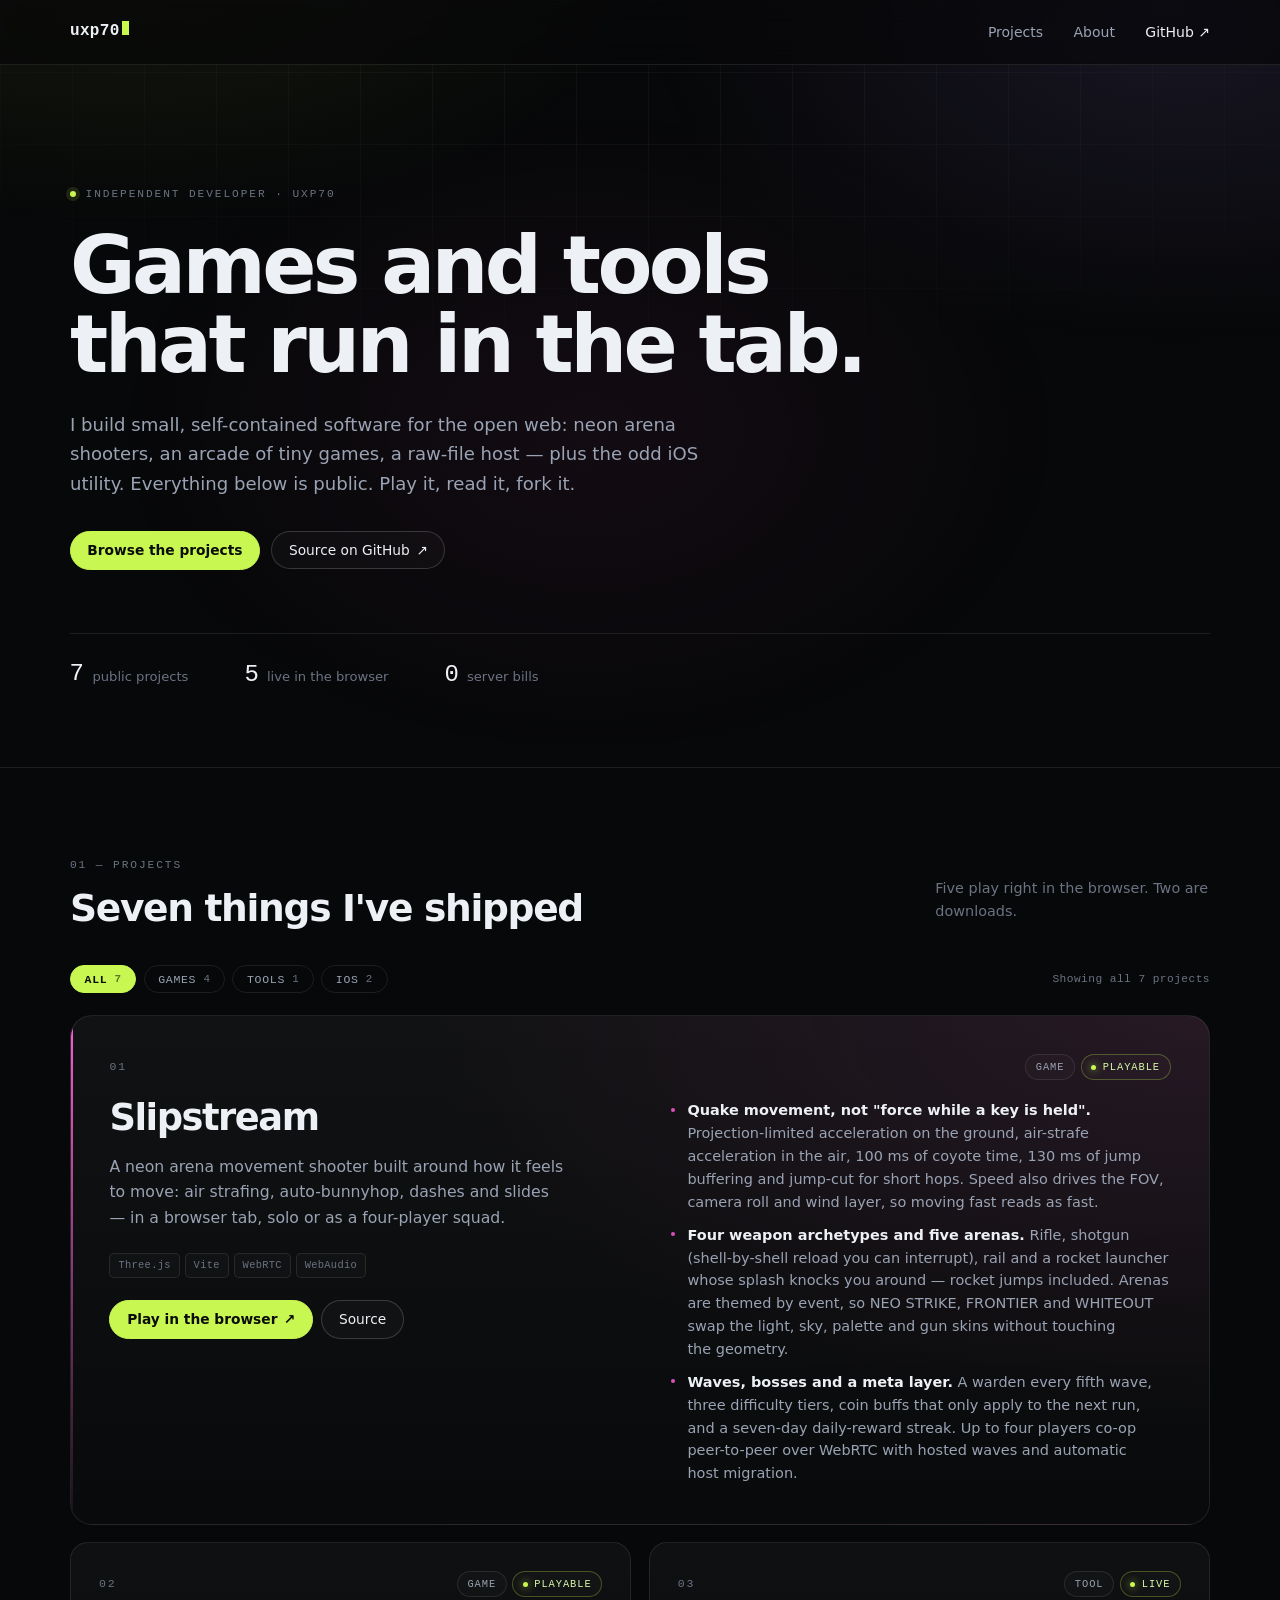
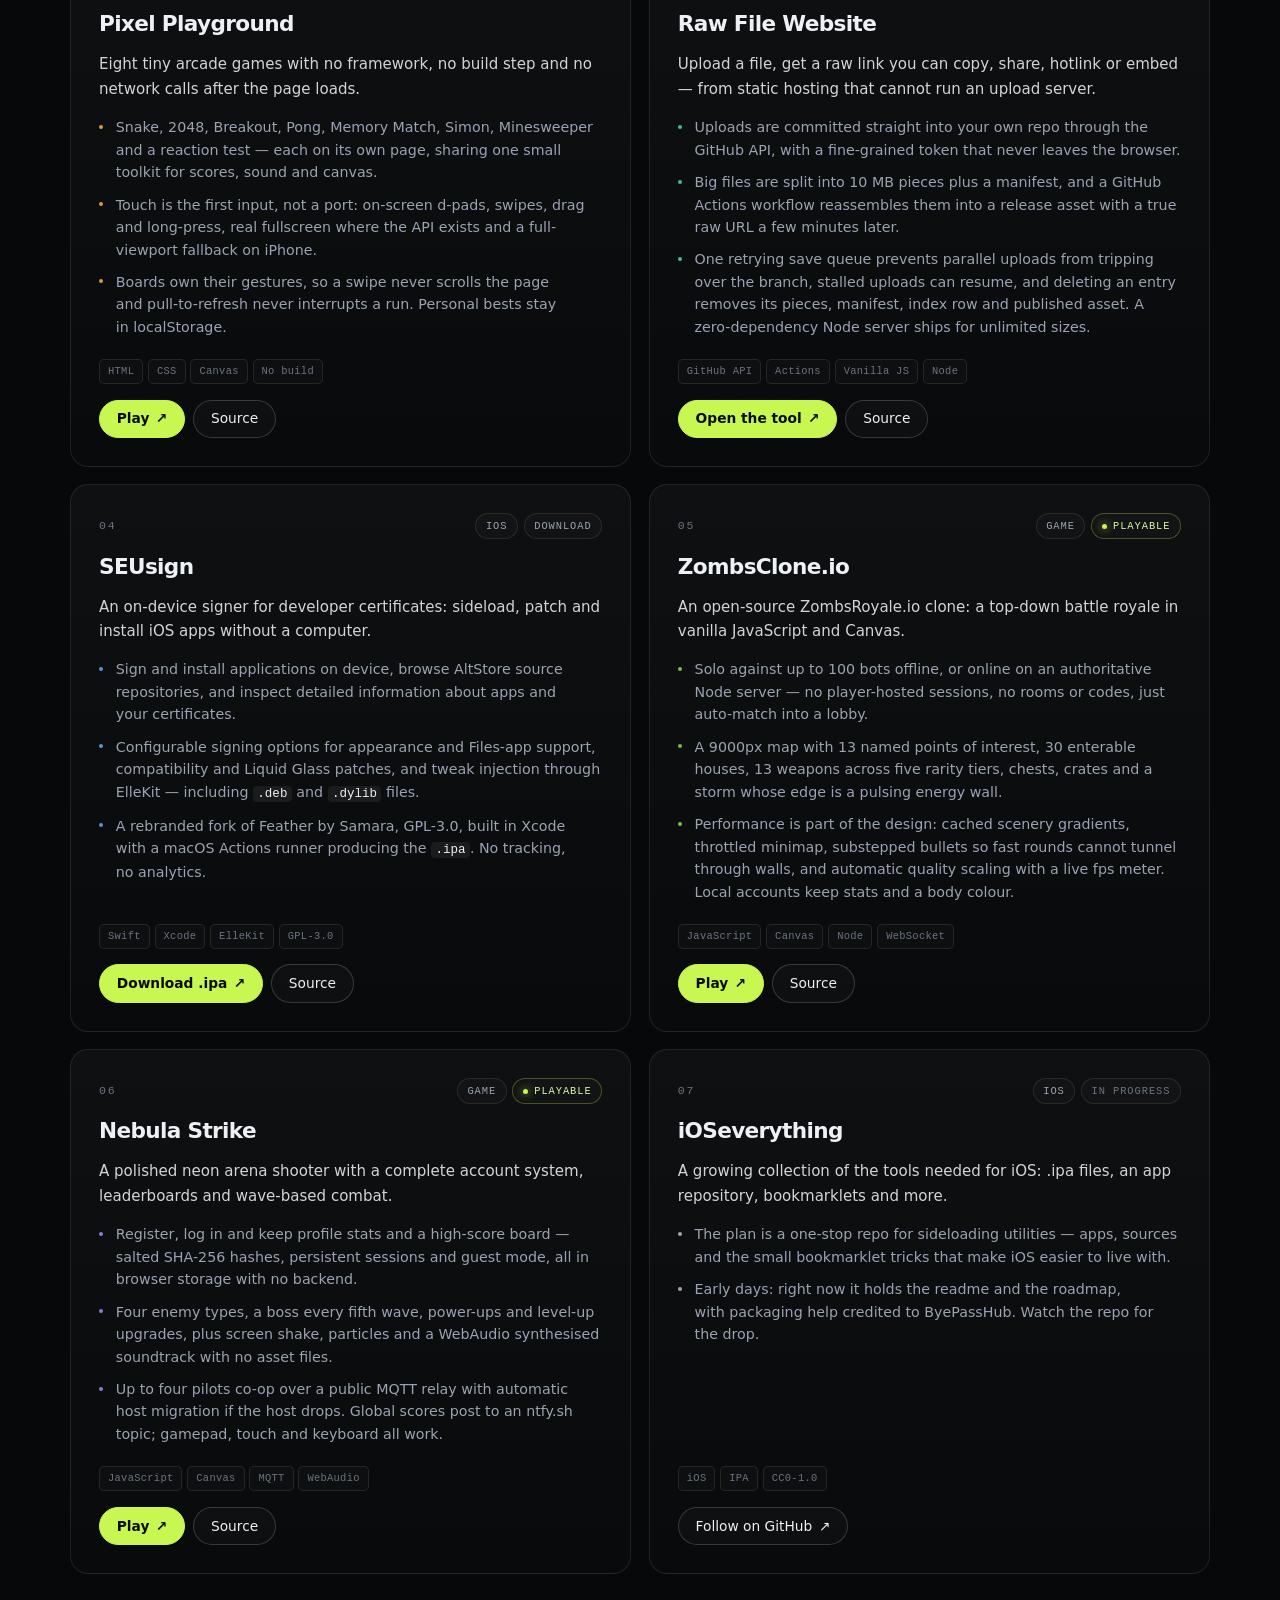
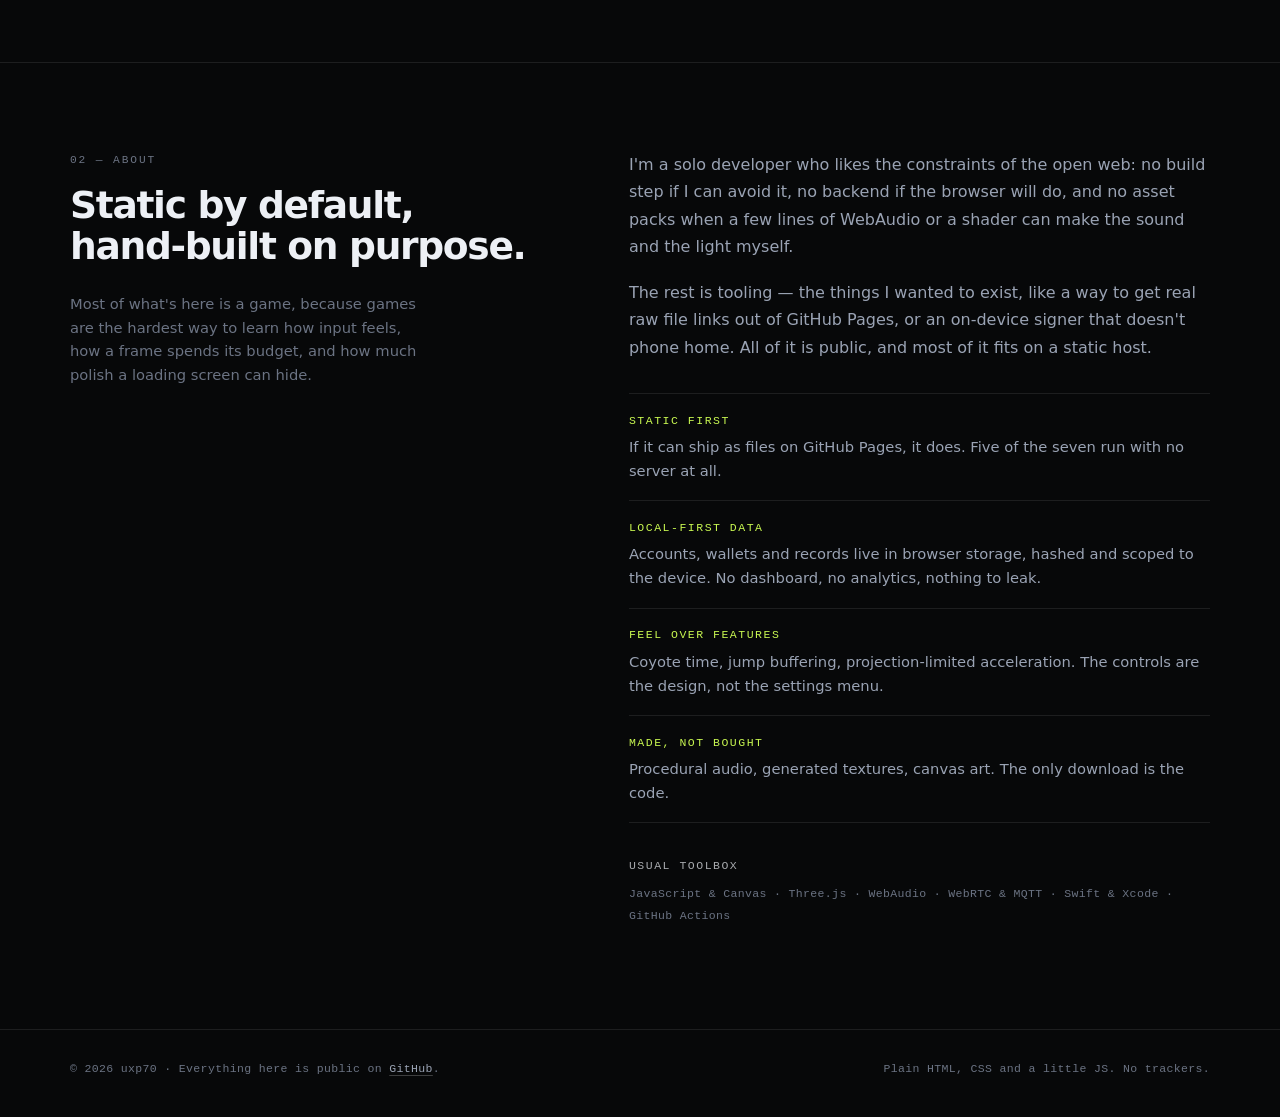
==== index.html @ 79b52c69 "Add the landing page One page linking every public project, with a real explanation of each drawn fr" ====
<!doctype html>
<html lang="en">
<head>
<meta charset="utf-8">
<meta name="viewport" content="width=device-width, initial-scale=1">
<title>uxp70 — games and tools that run in the tab</title>
<meta name="description" content="uxp70 builds small, self-contained software for the open web: neon arena shooters, an arcade of tiny games, a raw-file host and an iOS signer. All public, all playable or forkable.">
<meta name="theme-color" content="#070809">
<meta property="og:type" content="website">
<meta property="og:title" content="uxp70 — games and tools that run in the tab">
<meta property="og:description" content="Neon arena shooters, an arcade of tiny games, a raw-file host and an iOS signer — built to run as plain files.">
<meta property="og:url" content="https://uxp70.github.io/">
<link rel="icon" href="favicon.svg" type="image/svg+xml">
<link rel="stylesheet" href="styles.css">
</head>
<body>
<a class="skip" href="#projects">Skip to the projects</a>

<header class="site-head">
  <div class="wrap site-head__inner">
    <a class="logo" href="/" aria-label="uxp70, home">uxp70<span class="logo__cursor" aria-hidden="true"></span></a>
    <nav class="nav" aria-label="Main">
      <a href="#projects">Projects</a>
      <a href="#about">About</a>
      <a class="nav__ext" href="https://github.com/uxp70">GitHub <span aria-hidden="true">↗</span></a>
    </nav>
  </div>
</header>

<main>
  <section class="hero">
    <div class="wrap">
      <p class="eyebrow"><span class="eyebrow__dot" aria-hidden="true"></span>Independent developer · uxp70</p>
      <h1>Games and tools<br>that run in the tab.</h1>
      <p class="lede">I build small, self-contained software for the open web: neon arena shooters, an arcade of tiny games, a raw-file host — plus the odd iOS utility. Everything below is public. Play it, read it, fork it.</p>
      <div class="hero__actions">
        <a class="btn btn--primary" href="#projects">Browse the projects</a>
        <a class="btn" href="https://github.com/uxp70">Source on GitHub <span aria-hidden="true">↗</span></a>
      </div>
      <ul class="stats">
        <li><strong>7</strong><span>public projects</span></li>
        <li><strong>5</strong><span>live in the browser</span></li>
        <li><strong>0</strong><span>server bills</span></li>
      </ul>
    </div>
  </section>

  <section class="section" id="projects">
    <div class="wrap">
      <div class="section-head">
        <div>
          <p class="eyebrow">01 — Projects</p>
          <h2>Seven things I've shipped</h2>
        </div>
        <p class="section-head__note">Five play right in the browser. Two are downloads.</p>
      </div>

      <div class="filters" role="group" aria-label="Filter projects by kind">
        <button class="filter" type="button" data-filter="all" aria-pressed="true">All <span>7</span></button>
        <button class="filter" type="button" data-filter="games" aria-pressed="false">Games <span>4</span></button>
        <button class="filter" type="button" data-filter="tools" aria-pressed="false">Tools <span>1</span></button>
        <button class="filter" type="button" data-filter="ios" aria-pressed="false">iOS <span>2</span></button>
        <p class="filter-status" id="filter-status" role="status" aria-live="polite">Showing all 7 projects</p>
      </div>

      <!-- 01 · Slipstream -->
      <article class="feature" data-cat="games">
        <div class="feature__head">
          <span class="num">01</span>
          <div class="pills">
            <span class="pill">Game</span>
            <span class="pill pill--live"><span class="pill__dot" aria-hidden="true"></span>Playable</span>
          </div>
        </div>
        <div class="feature__body">
          <div class="feature__main">
            <h3 class="feature__name"><a href="https://uxp70.github.io/slipstream/">Slipstream</a></h3>
            <p class="feature__tagline">A neon arena movement shooter built around how it feels to move: air strafing, auto-bunnyhop, dashes and slides — in a browser tab, solo or as a four-player squad.</p>
            <ul class="chips">
              <li>Three.js</li><li>Vite</li><li>WebRTC</li><li>WebAudio</li>
            </ul>
            <div class="actions">
              <a class="btn btn--primary" href="https://uxp70.github.io/slipstream/">Play in the browser <span aria-hidden="true">↗</span></a>
              <a class="btn" href="https://github.com/uxp70/slipstream">Source</a>
            </div>
          </div>
          <ul class="points">
            <li><strong>Quake movement, not "force while a key is held".</strong> Projection-limited acceleration on the ground, air-strafe acceleration in the air, 100&nbsp;ms of coyote time, 130&nbsp;ms of jump buffering and jump-cut for short hops. Speed also drives the FOV, camera roll and wind layer, so moving fast reads as fast.</li>
            <li><strong>Four weapon archetypes and five arenas.</strong> Rifle, shotgun (shell-by-shell reload you can interrupt), rail and a rocket launcher whose splash knocks you around — rocket jumps included. Arenas are themed by event, so NEO STRIKE, FRONTIER and WHITEOUT swap the light, sky, palette and gun skins without touching the geometry.</li>
            <li><strong>Waves, bosses and a meta layer.</strong> A warden every fifth wave, three difficulty tiers, coin buffs that only apply to the next run, and a seven-day daily-reward streak. Up to four players co-op peer-to-peer over WebRTC with hosted waves and automatic host migration.</li>
          </ul>
        </div>
      </article>

      <div class="grid">
        <!-- 02 · Pixel Playground -->
        <article class="card card--pixel" data-cat="games">
          <div class="card__head">
            <span class="num">02</span>
            <div class="pills">
              <span class="pill">Game</span>
              <span class="pill pill--live"><span class="pill__dot" aria-hidden="true"></span>Playable</span>
            </div>
          </div>
          <h3 class="card__name"><a href="https://uxp70.github.io/pixel-playground/">Pixel Playground</a></h3>
          <p class="card__tagline">Eight tiny arcade games with no framework, no build step and no network calls after the page loads.</p>
          <ul class="points">
            <li>Snake, 2048, Breakout, Pong, Memory Match, Simon, Minesweeper and a reaction test — each on its own page, sharing one small toolkit for scores, sound and canvas.</li>
            <li>Touch is the first input, not a port: on-screen d-pads, swipes, drag and long-press, real fullscreen where the API exists and a full-viewport fallback on iPhone.</li>
            <li>Boards own their gestures, so a swipe never scrolls the page and pull-to-refresh never interrupts a run. Personal bests stay in localStorage.</li>
          </ul>
          <div class="card__foot">
            <ul class="chips"><li>HTML</li><li>CSS</li><li>Canvas</li><li>No build</li></ul>
            <div class="actions">
              <a class="btn btn--primary" href="https://uxp70.github.io/pixel-playground/">Play <span aria-hidden="true">↗</span></a>
              <a class="btn" href="https://github.com/uxp70/pixel-playground">Source</a>
            </div>
          </div>
        </article>

        <!-- 03 · Raw File Website -->
        <article class="card card--raw" data-cat="tools">
          <div class="card__head">
            <span class="num">03</span>
            <div class="pills">
              <span class="pill">Tool</span>
              <span class="pill pill--live"><span class="pill__dot" aria-hidden="true"></span>Live</span>
            </div>
          </div>
          <h3 class="card__name"><a href="https://uxp70.github.io/raw-file-website/">Raw File Website</a></h3>
          <p class="card__tagline">Upload a file, get a raw link you can copy, share, hotlink or embed — from static hosting that cannot run an upload server.</p>
          <ul class="points">
            <li>Uploads are committed straight into your own repo through the GitHub API, with a fine-grained token that never leaves the browser.</li>
            <li>Big files are split into 10&nbsp;MB pieces plus a manifest, and a GitHub Actions workflow reassembles them into a release asset with a true raw URL a few minutes later.</li>
            <li>One retrying save queue prevents parallel uploads from tripping over the branch, stalled uploads can resume, and deleting an entry removes its pieces, manifest, index row and published asset. A zero-dependency Node server ships for unlimited sizes.</li>
          </ul>
          <div class="card__foot">
            <ul class="chips"><li>GitHub API</li><li>Actions</li><li>Vanilla JS</li><li>Node</li></ul>
            <div class="actions">
              <a class="btn btn--primary" href="https://uxp70.github.io/raw-file-website/">Open the tool <span aria-hidden="true">↗</span></a>
              <a class="btn" href="https://github.com/uxp70/raw-file-website">Source</a>
            </div>
          </div>
        </article>

        <!-- 04 · SEUsign -->
        <article class="card card--seu" data-cat="ios">
          <div class="card__head">
            <span class="num">04</span>
            <div class="pills">
              <span class="pill">iOS</span>
              <span class="pill">Download</span>
            </div>
          </div>
          <h3 class="card__name"><a href="https://github.com/uxp70/SEUsign">SEUsign</a></h3>
          <p class="card__tagline">An on-device signer for developer certificates: sideload, patch and install iOS apps without a computer.</p>
          <ul class="points">
            <li>Sign and install applications on device, browse AltStore source repositories, and inspect detailed information about apps and your certificates.</li>
            <li>Configurable signing options for appearance and Files-app support, compatibility and Liquid Glass patches, and tweak injection through ElleKit — including <code>.deb</code> and <code>.dylib</code> files.</li>
            <li>A rebranded fork of Feather by Samara, GPL-3.0, built in Xcode with a macOS Actions runner producing the <code>.ipa</code>. No tracking, no analytics.</li>
          </ul>
          <div class="card__foot">
            <ul class="chips"><li>Swift</li><li>Xcode</li><li>ElleKit</li><li>GPL-3.0</li></ul>
            <div class="actions">
              <a class="btn btn--primary" href="https://github.com/uxp70/SEUsign/releases">Download .ipa <span aria-hidden="true">↗</span></a>
              <a class="btn" href="https://github.com/uxp70/SEUsign">Source</a>
            </div>
          </div>
        </article>

        <!-- 05 · ZombsClone.io -->
        <article class="card card--zombs" data-cat="games">
          <div class="card__head">
            <span class="num">05</span>
            <div class="pills">
              <span class="pill">Game</span>
              <span class="pill pill--live"><span class="pill__dot" aria-hidden="true"></span>Playable</span>
            </div>
          </div>
          <h3 class="card__name"><a href="https://uxp70.github.io/zombsclone-io/">ZombsClone.io</a></h3>
          <p class="card__tagline">An open-source ZombsRoyale.io clone: a top-down battle royale in vanilla JavaScript and Canvas.</p>
          <ul class="points">
            <li>Solo against up to 100 bots offline, or online on an authoritative Node server — no player-hosted sessions, no rooms or codes, just auto-match into a lobby.</li>
            <li>A 9000px map with 13 named points of interest, 30 enterable houses, 13 weapons across five rarity tiers, chests, crates and a storm whose edge is a pulsing energy wall.</li>
            <li>Performance is part of the design: cached scenery gradients, throttled minimap, substepped bullets so fast rounds cannot tunnel through walls, and automatic quality scaling with a live fps meter. Local accounts keep stats and a body colour.</li>
          </ul>
          <div class="card__foot">
            <ul class="chips"><li>JavaScript</li><li>Canvas</li><li>Node</li><li>WebSocket</li></ul>
            <div class="actions">
              <a class="btn btn--primary" href="https://uxp70.github.io/zombsclone-io/">Play <span aria-hidden="true">↗</span></a>
              <a class="btn" href="https://github.com/uxp70/zombsclone-io">Source</a>
            </div>
          </div>
        </article>

        <!-- 06 · Nebula Strike -->
        <article class="card card--nebula" data-cat="games">
          <div class="card__head">
            <span class="num">06</span>
            <div class="pills">
              <span class="pill">Game</span>
              <span class="pill pill--live"><span class="pill__dot" aria-hidden="true"></span>Playable</span>
            </div>
          </div>
          <h3 class="card__name"><a href="https://uxp70.github.io/nebula-strike/">Nebula Strike</a></h3>
          <p class="card__tagline">A polished neon arena shooter with a complete account system, leaderboards and wave-based combat.</p>
          <ul class="points">
            <li>Register, log in and keep profile stats and a high-score board — salted SHA-256 hashes, persistent sessions and guest mode, all in browser storage with no backend.</li>
            <li>Four enemy types, a boss every fifth wave, power-ups and level-up upgrades, plus screen shake, particles and a WebAudio synthesised soundtrack with no asset files.</li>
            <li>Up to four pilots co-op over a public MQTT relay with automatic host migration if the host drops. Global scores post to an ntfy.sh topic; gamepad, touch and keyboard all work.</li>
          </ul>
          <div class="card__foot">
            <ul class="chips"><li>JavaScript</li><li>Canvas</li><li>MQTT</li><li>WebAudio</li></ul>
            <div class="actions">
              <a class="btn btn--primary" href="https://uxp70.github.io/nebula-strike/">Play <span aria-hidden="true">↗</span></a>
              <a class="btn" href="https://github.com/uxp70/nebula-strike">Source</a>
            </div>
          </div>
        </article>

        <!-- 07 · iOSeverything -->
        <article class="card card--ios" data-cat="ios">
          <div class="card__head">
            <span class="num">07</span>
            <div class="pills">
              <span class="pill">iOS</span>
              <span class="pill pill--soon">In progress</span>
            </div>
          </div>
          <h3 class="card__name"><a href="https://github.com/uxp70/iOSeverything">iOSeverything</a></h3>
          <p class="card__tagline">A growing collection of the tools needed for iOS: .ipa files, an app repository, bookmarklets and more.</p>
          <ul class="points">
            <li>The plan is a one-stop repo for sideloading utilities — apps, sources and the small bookmarklet tricks that make iOS easier to live with.</li>
            <li>Early days: right now it holds the readme and the roadmap, with packaging help credited to ByePassHub. Watch the repo for the drop.</li>
          </ul>
          <div class="card__foot">
            <ul class="chips"><li>iOS</li><li>IPA</li><li>CC0-1.0</li></ul>
            <div class="actions">
              <a class="btn" href="https://github.com/uxp70/iOSeverything">Follow on GitHub <span aria-hidden="true">↗</span></a>
            </div>
          </div>
        </article>
      </div>
    </div>
  </section>

  <section class="section section--about" id="about">
    <div class="wrap about">
      <div class="about__head">
        <p class="eyebrow">02 — About</p>
        <h2>Static by default,<br>hand-built on purpose.</h2>
        <p class="about__note">Most of what's here is a game, because games are the hardest way to learn how input feels, how a frame spends its budget, and how much polish a loading screen can hide.</p>
      </div>
      <div class="about__body">
        <p>I'm a solo developer who likes the constraints of the open web: no build step if I can avoid it, no backend if the browser will do, and no asset packs when a few lines of WebAudio or a shader can make the sound and the light myself.</p>
        <p>The rest is tooling — the things I wanted to exist, like a way to get real raw file links out of GitHub Pages, or an on-device signer that doesn't phone home. All of it is public, and most of it fits on a static host.</p>
        <dl class="principles">
          <div>
            <dt>Static first</dt>
            <dd>If it can ship as files on GitHub Pages, it does. Five of the seven run with no server at all.</dd>
          </div>
          <div>
            <dt>Local-first data</dt>
            <dd>Accounts, wallets and records live in browser storage, hashed and scoped to the device. No dashboard, no analytics, nothing to leak.</dd>
          </div>
          <div>
            <dt>Feel over features</dt>
            <dd>Coyote time, jump buffering, projection-limited acceleration. The controls are the design, not the settings menu.</dd>
          </div>
          <div>
            <dt>Made, not bought</dt>
            <dd>Procedural audio, generated textures, canvas art. The only download is the code.</dd>
          </div>
        </dl>
        <p class="toolbox"><span>Usual toolbox</span> JavaScript &amp; Canvas · Three.js · WebAudio · WebRTC &amp; MQTT · Swift &amp; Xcode · GitHub Actions</p>
      </div>
    </div>
  </section>
</main>

<footer class="site-foot">
  <div class="wrap site-foot__inner">
    <p>© <span id="year">2026</span> uxp70 · Everything here is public on <a href="https://github.com/uxp70">GitHub</a>.</p>
    <p class="site-foot__meta">Plain HTML, CSS and a little JS. No trackers.</p>
  </div>
</footer>

<script src="app.js" defer></script>
</body>
</html>
---- styles.css ----
/* ==========================================================================
   uxp70.github.io
   ========================================================================== */

:root {
  --bg: #070809;
  --ink: #edf0f5;
  --muted: #9aa3b4;
  --dim: #6b7383;
  --line: rgba(255, 255, 255, 0.09);
  --line-strong: rgba(255, 255, 255, 0.17);
  --acid: #c8f751;
  --radius: 18px;
  --sans: "Inter", system-ui, -apple-system, "Segoe UI", Roboto, Helvetica, Arial, sans-serif;
  --mono: ui-monospace, SFMono-Regular, "SF Mono", Menlo, Consolas, "Liberation Mono", monospace;
}

*,
*::before,
*::after { box-sizing: border-box; }

html {
  scroll-behavior: smooth;
  scroll-padding-top: 5.5rem;
  -webkit-text-size-adjust: 100%;
}

body {
  margin: 0;
  background: var(--bg);
  color: var(--ink);
  font-family: var(--sans);
  font-size: 16px;
  line-height: 1.62;
  -webkit-font-smoothing: antialiased;
  overflow-x: hidden;
}

/* Faint blueprint grid + colour wash behind everything */
body::before {
  content: "";
  position: fixed;
  inset: 0;
  z-index: 0;
  pointer-events: none;
  background-image:
    linear-gradient(to right, rgba(255, 255, 255, 0.035) 1px, transparent 1px),
    linear-gradient(to bottom, rgba(255, 255, 255, 0.035) 1px, transparent 1px);
  background-size: 72px 72px;
  -webkit-mask-image: radial-gradient(ellipse 95% 62% at 50% 0%, #000 25%, transparent 78%);
  mask-image: radial-gradient(ellipse 95% 62% at 50% 0%, #000 25%, transparent 78%);
}

body::after {
  content: "";
  position: fixed;
  inset: 0;
  z-index: 0;
  pointer-events: none;
  background:
    radial-gradient(58rem 34rem at 10% -12%, rgba(200, 247, 81, 0.09), transparent 62%),
    radial-gradient(52rem 32rem at 92% 2%, rgba(167, 139, 250, 0.11), transparent 64%),
    radial-gradient(44rem 30rem at 46% 48%, rgba(255, 92, 214, 0.05), transparent 68%);
}

a { color: inherit; }

:focus-visible {
  outline: 2px solid var(--acid);
  outline-offset: 3px;
  border-radius: 6px;
}

.skip {
  position: absolute;
  left: 1rem;
  top: -4rem;
  z-index: 50;
  padding: 0.6rem 1rem;
  border-radius: 8px;
  background: var(--acid);
  color: #0a0c08;
  font-weight: 600;
  text-decoration: none;
  transition: top 0.2s ease;
}
.skip:focus { top: 1rem; }

.wrap {
  position: relative;
  z-index: 1;
  width: min(1140px, 100% - 3rem);
  margin-inline: auto;
}

code {
  font-family: var(--mono);
  font-size: 0.88em;
  color: var(--ink);
  background: rgba(255, 255, 255, 0.06);
  padding: 0.1em 0.35em;
  border-radius: 4px;
}

/* --------------------------------------------------------------- header -- */

.site-head {
  position: sticky;
  top: 0;
  z-index: 20;
  background: rgba(7, 8, 9, 0.72);
  border-bottom: 1px solid var(--line);
  -webkit-backdrop-filter: blur(14px) saturate(140%);
  backdrop-filter: blur(14px) saturate(140%);
}

.site-head__inner {
  display: flex;
  align-items: center;
  justify-content: space-between;
  gap: 1rem;
  height: 64px;
}

.logo {
  display: inline-flex;
  align-items: baseline;
  gap: 2px;
  font-family: var(--mono);
  font-size: 1rem;
  font-weight: 600;
  letter-spacing: 0.02em;
  text-decoration: none;
}

.logo__cursor {
  width: 7px;
  height: 14px;
  background: var(--acid);
  animation: blink 1.4s steps(1) infinite;
}

@keyframes blink {
  0%, 55% { opacity: 1; }
  56%, 100% { opacity: 0.15; }
}

.nav {
  display: flex;
  align-items: center;
  gap: clamp(0.85rem, 2.6vw, 1.9rem);
  font-size: 0.875rem;
}

.nav a {
  color: var(--muted);
  text-decoration: none;
  transition: color 0.2s ease;
}
.nav a:hover { color: var(--ink); }

.nav__ext { color: var(--ink) !important; }

/* ----------------------------------------------------------------- hero -- */

.hero {
  position: relative;
  z-index: 1;
  padding: clamp(4rem, 10vw, 7.5rem) 0 clamp(3rem, 6vw, 4.5rem);
}

.eyebrow {
  display: flex;
  align-items: center;
  gap: 0.6rem;
  margin: 0 0 1.5rem;
  font-family: var(--mono);
  font-size: 0.7rem;
  letter-spacing: 0.17em;
  text-transform: uppercase;
  color: var(--dim);
}

.eyebrow__dot {
  width: 6px;
  height: 6px;
  border-radius: 50%;
  background: var(--acid);
  box-shadow: 0 0 0 4px rgba(200, 247, 81, 0.12);
}

h1 {
  margin: 0;
  max-width: 20ch;
  font-size: clamp(2.7rem, 7.2vw, 5rem);
  font-weight: 620;
  line-height: 0.98;
  letter-spacing: -0.045em;
  text-wrap: balance;
}

.lede {
  max-width: 58ch;
  margin: 1.6rem 0 0;
  font-size: clamp(1rem, 1.5vw, 1.13rem);
  line-height: 1.65;
  color: var(--muted);
}

.hero__actions {
  display: flex;
  flex-wrap: wrap;
  gap: 0.65rem;
  margin-top: 2rem;
}

.btn {
  display: inline-flex;
  align-items: center;
  gap: 0.4rem;
  padding: 0.62rem 1.05rem;
  border: 1px solid var(--line-strong);
  border-radius: 999px;
  background: rgba(255, 255, 255, 0.025);
  color: var(--ink);
  font-size: 0.86rem;
  font-weight: 500;
  line-height: 1.2;
  text-decoration: none;
  white-space: nowrap;
  transition: background 0.2s ease, border-color 0.2s ease, transform 0.2s ease, box-shadow 0.2s ease;
}

.btn:hover {
  background: rgba(255, 255, 255, 0.07);
  border-color: rgba(255, 255, 255, 0.34);
  transform: translateY(-1px);
}

.btn--primary {
  background: var(--acid);
  border-color: var(--acid);
  color: #0a0c08;
  font-weight: 650;
}

.btn--primary:hover {
  background: #d8ff77;
  border-color: #d8ff77;
  box-shadow: 0 10px 34px -12px rgba(200, 247, 81, 0.65);
}

.stats {
  display: flex;
  flex-wrap: wrap;
  gap: 0 clamp(1.75rem, 5vw, 3.5rem);
  margin: clamp(2.75rem, 5vw, 4rem) 0 0;
  padding: 1.35rem 0 0;
  border-top: 1px solid var(--line);
  list-style: none;
}

.stats li {
  display: flex;
  align-items: baseline;
  gap: 0.55rem;
}

.stats strong {
  font-family: var(--mono);
  font-size: 1.5rem;
  font-weight: 500;
  letter-spacing: -0.03em;
  color: var(--ink);
}

.stats span {
  font-size: 0.82rem;
  color: var(--dim);
}

/* ------------------------------------------------------------- sections -- */

.section {
  position: relative;
  z-index: 1;
  padding: clamp(3.5rem, 7vw, 5.5rem) 0;
  border-top: 1px solid var(--line);
}

.section-head {
  display: flex;
  flex-wrap: wrap;
  align-items: flex-end;
  justify-content: space-between;
  gap: 1rem 2rem;
  margin-bottom: 2.25rem;
}

.section-head .eyebrow { margin-bottom: 0.85rem; }

h2 {
  margin: 0;
  font-size: clamp(1.6rem, 3.4vw, 2.35rem);
  font-weight: 600;
  line-height: 1.1;
  letter-spacing: -0.035em;
  text-wrap: balance;
}

.section-head__note {
  max-width: 30ch;
  margin: 0 0 0.35rem;
  font-size: 0.9rem;
  color: var(--dim);
}

/* -------------------------------------------------------------- filters -- */

.filters {
  display: flex;
  flex-wrap: wrap;
  align-items: center;
  gap: 0.45rem;
  margin-bottom: 1.35rem;
}

.filter {
  display: inline-flex;
  align-items: center;
  gap: 0.45rem;
  padding: 0.42rem 0.85rem;
  border: 1px solid var(--line);
  border-radius: 999px;
  background: transparent;
  color: var(--muted);
  font-family: var(--mono);
  font-size: 0.72rem;
  letter-spacing: 0.06em;
  text-transform: uppercase;
  cursor: pointer;
  transition: color 0.2s ease, border-color 0.2s ease, background 0.2s ease;
}

.filter span {
  color: var(--dim);
  font-size: 0.68rem;
}

.filter:hover {
  color: var(--ink);
  border-color: var(--line-strong);
}

.filter[aria-pressed="true"] {
  color: #0a0c08;
  background: var(--acid);
  border-color: var(--acid);
  font-weight: 600;
}

.filter[aria-pressed="true"] span { color: rgba(10, 12, 8, 0.55); }

.filter-status {
  flex: 1 0 auto;
  margin: 0;
  text-align: right;
  font-family: var(--mono);
  font-size: 0.7rem;
  letter-spacing: 0.04em;
  color: var(--dim);
}

[hidden] { display: none !important; }

/* ------------------------------------------------------- featured card -- */

.feature {
  --accent: #ff5cd6;
  position: relative;
  overflow: hidden;
  margin-bottom: 1.1rem;
  padding: clamp(1.5rem, 3.4vw, 2.4rem);
  border: 1px solid var(--line);
  border-radius: calc(var(--radius) + 4px);
  background:
    radial-gradient(120% 140% at 100% 0%, rgba(255, 92, 214, 0.09), transparent 58%),
    linear-gradient(180deg, rgba(255, 255, 255, 0.045), rgba(255, 255, 255, 0.01));
  transition: border-color 0.3s ease, box-shadow 0.3s ease;
}

.feature::before {
  content: "";
  position: absolute;
  inset: 0 auto 0 0;
  width: 2px;
  background: linear-gradient(180deg, var(--accent), rgba(255, 92, 214, 0.05));
}

.feature:hover {
  border-color: rgba(255, 92, 214, 0.32);
  box-shadow: 0 30px 80px -60px rgba(255, 92, 214, 0.9);
}

.feature__head {
  display: flex;
  align-items: center;
  justify-content: space-between;
  gap: 1rem;
  margin-bottom: 1.2rem;
}

.num {
  font-family: var(--mono);
  font-size: 0.72rem;
  letter-spacing: 0.16em;
  color: var(--dim);
}

.pills {
  display: flex;
  flex-wrap: wrap;
  gap: 0.35rem;
}

.pill {
  display: inline-flex;
  align-items: center;
  gap: 0.4rem;
  padding: 0.22rem 0.6rem;
  border: 1px solid var(--line);
  border-radius: 999px;
  font-family: var(--mono);
  font-size: 0.65rem;
  letter-spacing: 0.09em;
  text-transform: uppercase;
  color: var(--muted);
  background: rgba(255, 255, 255, 0.02);
}

.pill--live { color: #d6f8a8; border-color: rgba(200, 247, 81, 0.28); }
.pill--soon { color: var(--dim); }

.pill__dot {
  width: 5px;
  height: 5px;
  border-radius: 50%;
  background: var(--acid);
  box-shadow: 0 0 8px rgba(200, 247, 81, 0.9);
}

.feature__body {
  display: grid;
  grid-template-columns: 1.02fr 1fr;
  gap: clamp(1.5rem, 4vw, 3.5rem);
  align-items: start;
}

.feature__name {
  margin: 0;
  font-size: clamp(1.7rem, 3.4vw, 2.3rem);
  font-weight: 600;
  line-height: 1.05;
  letter-spacing: -0.04em;
}

.feature__name a {
  text-decoration: none;
  background-image: linear-gradient(var(--accent), var(--accent));
  background-repeat: no-repeat;
  background-position: 0 100%;
  background-size: 0% 2px;
  transition: background-size 0.35s ease;
}

.feature__name a:hover { background-size: 100% 2px; }

.feature__tagline {
  max-width: 46ch;
  margin: 1rem 0 1.4rem;
  font-size: 0.98rem;
  color: var(--muted);
}

/* -------------------------------------------------------------- cards --- */

.grid {
  display: grid;
  grid-template-columns: repeat(2, minmax(0, 1fr));
  gap: 1.1rem;
}

.card {
  --accent: #c8f751;
  position: relative;
  display: flex;
  flex-direction: column;
  gap: 0.95rem;
  padding: clamp(1.35rem, 2.6vw, 1.75rem);
  border: 1px solid var(--line);
  border-radius: var(--radius);
  background: linear-gradient(180deg, rgba(255, 255, 255, 0.035), rgba(255, 255, 255, 0.012));
  transition: border-color 0.25s ease, transform 0.25s ease, box-shadow 0.25s ease, background 0.25s ease;
}

.card::after {
  content: "";
  position: absolute;
  top: -1px;
  left: 1.6rem;
  right: 1.6rem;
  height: 1px;
  background: linear-gradient(90deg, var(--accent), transparent 75%);
  opacity: 0;
  transition: opacity 0.25s ease;
}

.card:hover {
  transform: translateY(-3px);
  border-color: color-mix(in srgb, var(--accent) 34%, var(--line));
  box-shadow: 0 24px 60px -46px #000, 0 0 0 1px color-mix(in srgb, var(--accent) 10%, transparent);
}

.card:hover::after { opacity: 0.9; }

.card--pixel { --accent: #ffb347; }
.card--raw { --accent: #4fd6c2; }
.card--seu { --accent: #6aa8ff; }
.card--zombs { --accent: #8bdc4f; }
.card--nebula { --accent: #a78bfa; }
.card--ios { --accent: #b8c0d0; }

.card__head {
  display: flex;
  align-items: center;
  justify-content: space-between;
  gap: 1rem;
}

.card__name {
  margin: 0;
  font-size: 1.35rem;
  font-weight: 600;
  line-height: 1.15;
  letter-spacing: -0.03em;
}

.card__name a { text-decoration: none; }
.card__name a:hover { color: var(--accent); }

.card__tagline {
  margin: 0;
  font-size: 0.94rem;
  color: var(--ink);
  opacity: 0.88;
  text-wrap: pretty;
}

/* bullet explanations */
.points {
  display: grid;
  gap: 0.62rem;
  margin: 0;
  padding: 0;
  list-style: none;
  font-size: 0.89rem;
  line-height: 1.58;
  color: var(--muted);
}

.points li {
  position: relative;
  padding-left: 1.05rem;
  text-wrap: pretty;
}

.points li::before {
  content: "";
  position: absolute;
  left: 0;
  top: 0.6em;
  width: 4px;
  height: 4px;
  border-radius: 50%;
  background: var(--accent);
  opacity: 0.85;
}

.points strong { color: var(--ink); font-weight: 600; }

.feature .points { font-size: 0.905rem; }

.card__foot {
  display: flex;
  flex-direction: column;
  gap: 0.95rem;
  margin-top: auto;
  padding-top: 0.35rem;
}

.chips {
  display: flex;
  flex-wrap: wrap;
  gap: 0.3rem;
  margin: 0;
  padding: 0;
  list-style: none;
}

.chips li {
  padding: 0.2rem 0.5rem;
  border: 1px solid var(--line);
  border-radius: 5px;
  font-family: var(--mono);
  font-size: 0.65rem;
  letter-spacing: 0.03em;
  color: var(--dim);
  background: rgba(255, 255, 255, 0.02);
}

.actions {
  display: flex;
  flex-wrap: wrap;
  gap: 0.5rem;
}

.feature .chips { margin-bottom: 1.4rem; }

/* ---------------------------------------------------------------- about -- */

.section--about { padding-bottom: clamp(4rem, 8vw, 6.5rem); }

.about {
  display: grid;
  grid-template-columns: 0.92fr 1.08fr;
  gap: clamp(2rem, 5vw, 4.5rem);
  align-items: start;
}

.about__head { position: sticky; top: 6.5rem; }
.about__head .eyebrow { margin-bottom: 1rem; }

.about__note {
  max-width: 38ch;
  margin: 1.5rem 0 0;
  font-size: 0.92rem;
  color: var(--dim);
}

.about__body > p {
  margin: 0 0 1.1rem;
  font-size: 1rem;
  line-height: 1.72;
  color: var(--muted);
}

.principles {
  display: grid;
  gap: 0;
  margin: 2rem 0 0;
}

.principles > div {
  padding: 1.1rem 0;
  border-top: 1px solid var(--line);
}

.principles > div:last-child { border-bottom: 1px solid var(--line); }

.principles dt {
  margin-bottom: 0.3rem;
  font-family: var(--mono);
  font-size: 0.72rem;
  letter-spacing: 0.13em;
  text-transform: uppercase;
  color: var(--acid);
}

.principles dd {
  margin: 0;
  font-size: 0.92rem;
  color: var(--muted);
}

.toolbox {
  margin: 2rem 0 0 !important;
  font-family: var(--mono);
  font-size: 0.72rem !important;
  line-height: 1.9 !important;
  letter-spacing: 0.03em;
  color: var(--dim) !important;
}

.toolbox span {
  display: block;
  margin-bottom: 0.35rem;
  text-transform: uppercase;
  letter-spacing: 0.13em;
  color: var(--ink);
  opacity: 0.7;
}

/* --------------------------------------------------------------- footer -- */

.site-foot {
  position: relative;
  z-index: 1;
  border-top: 1px solid var(--line);
  padding: 1.9rem 0 2.4rem;
}

.site-foot__inner {
  display: flex;
  flex-wrap: wrap;
  align-items: center;
  justify-content: space-between;
  gap: 0.5rem 1.5rem;
  font-family: var(--mono);
  font-size: 0.72rem;
  letter-spacing: 0.03em;
  color: var(--dim);
}

.site-foot p { margin: 0; }

.site-foot a {
  color: var(--muted);
  text-decoration-color: rgba(255, 255, 255, 0.22);
  text-underline-offset: 3px;
}
.site-foot a:hover { color: var(--ink); }

/* -------------------------------------------------------------- motion --- */

.hero > .wrap > * {
  animation: rise 0.7s cubic-bezier(0.2, 0.7, 0.3, 1) both;
}
.hero .eyebrow { animation-delay: 0.02s; }
.hero h1 { animation-delay: 0.08s; }
.hero .lede { animation-delay: 0.16s; }
.hero .hero__actions { animation-delay: 0.24s; }
.hero .stats { animation-delay: 0.32s; }

@keyframes rise {
  from { opacity: 0; transform: translateY(16px); }
  to { opacity: 1; transform: none; }
}

@media (prefers-reduced-motion: reduce) {
  html { scroll-behavior: auto; }
  *,
  *::before,
  *::after {
    animation-duration: 0.001ms !important;
    animation-iteration-count: 1 !important;
    transition-duration: 0.001ms !important;
  }
}

/* --------------------------------------------------------------- narrow -- */

@media (max-width: 900px) {
  .feature__body { grid-template-columns: 1fr; }
  .about { grid-template-columns: 1fr; }
  .about__head { position: static; }
  .about__note { margin-top: 1rem; }
}

@media (max-width: 760px) {
  .grid { grid-template-columns: 1fr; }
  h1 { font-size: clamp(2.35rem, 11vw, 3.4rem); }
  .filter-status {
    flex-basis: 100%;
    text-align: left;
    padding-top: 0.35rem;
  }
  .stats { gap: 0.75rem 1.75rem; }
  .stats li { flex: 1 1 40%; }
}

@media (max-width: 520px) {
  .wrap { width: min(1140px, 100% - 2rem); }
  .nav { gap: 0.9rem; font-size: 0.8rem; }
  .nav a:first-child { display: none; }
  .site-head__inner { height: 58px; }
  .section-head { margin-bottom: 1.6rem; }
  .actions .btn { flex: 1 1 auto; justify-content: center; }
  .site-foot__inner { flex-direction: column; align-items: flex-start; }
}
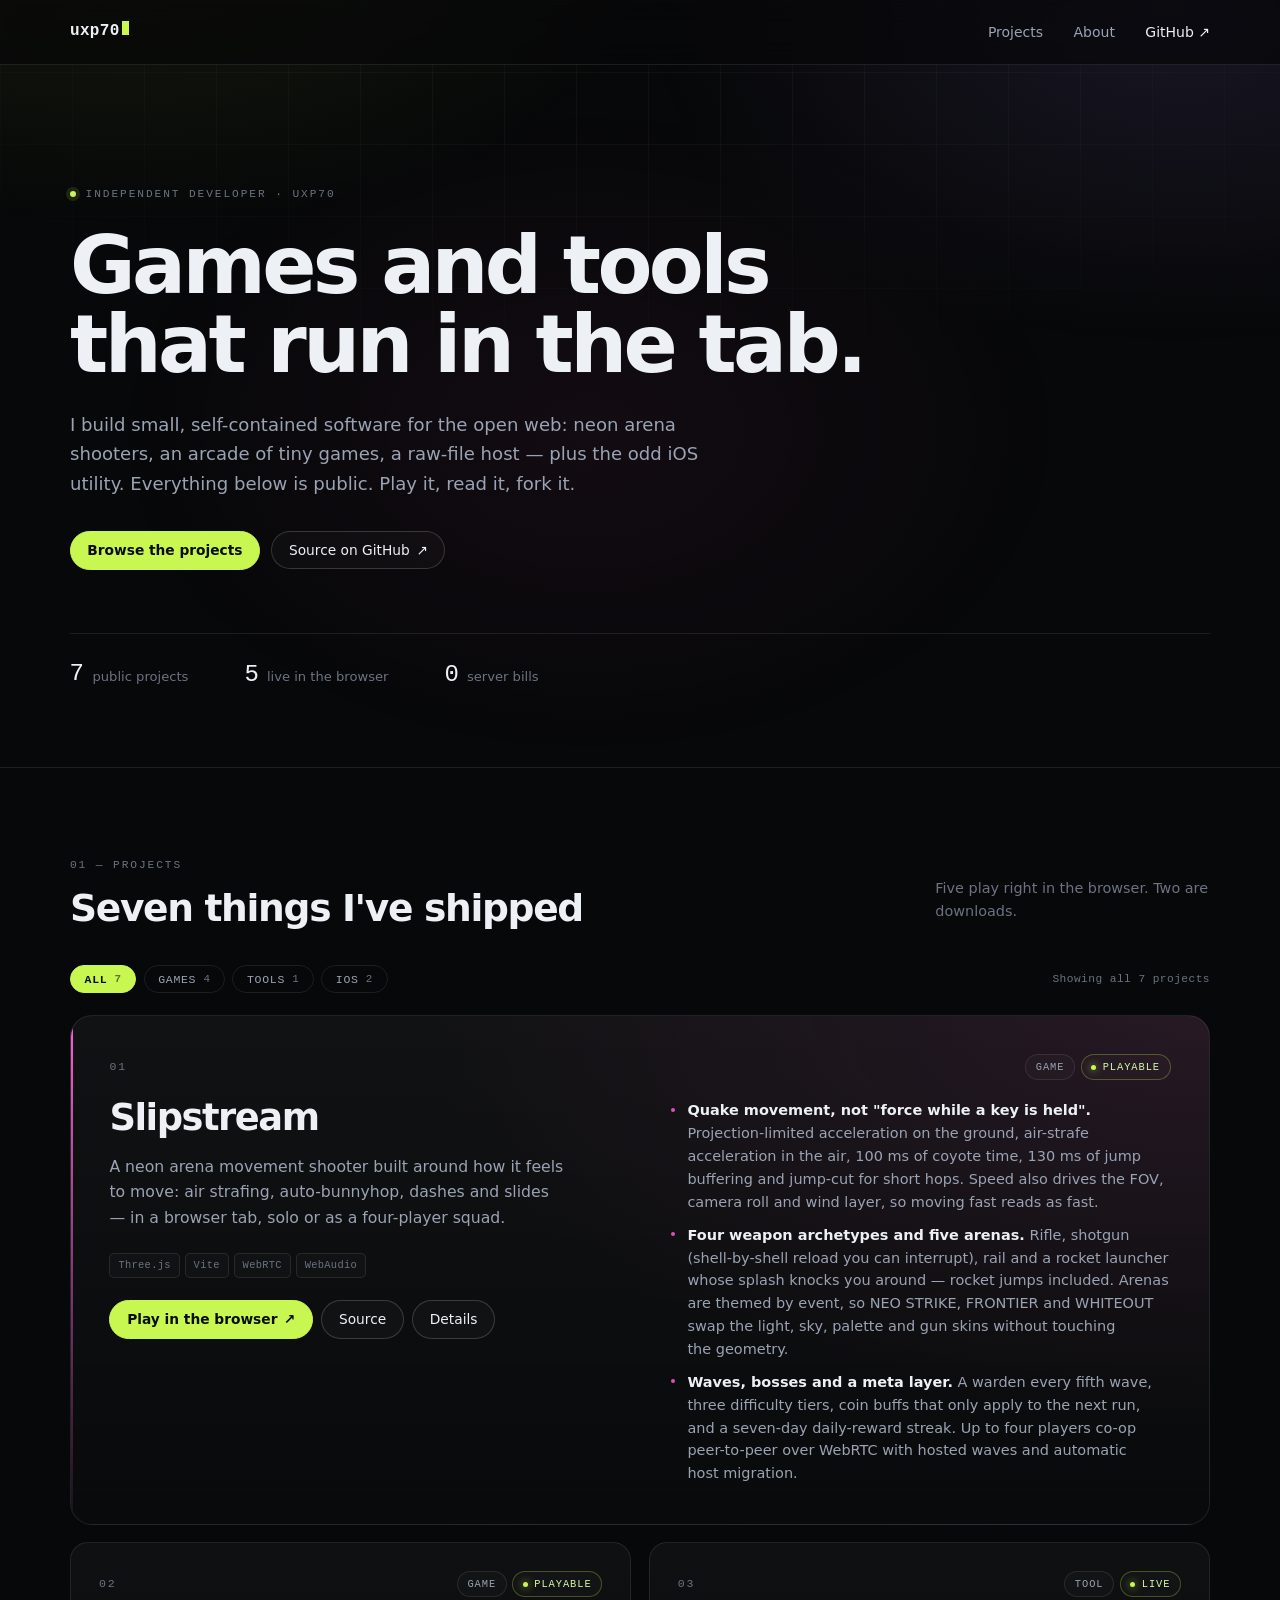
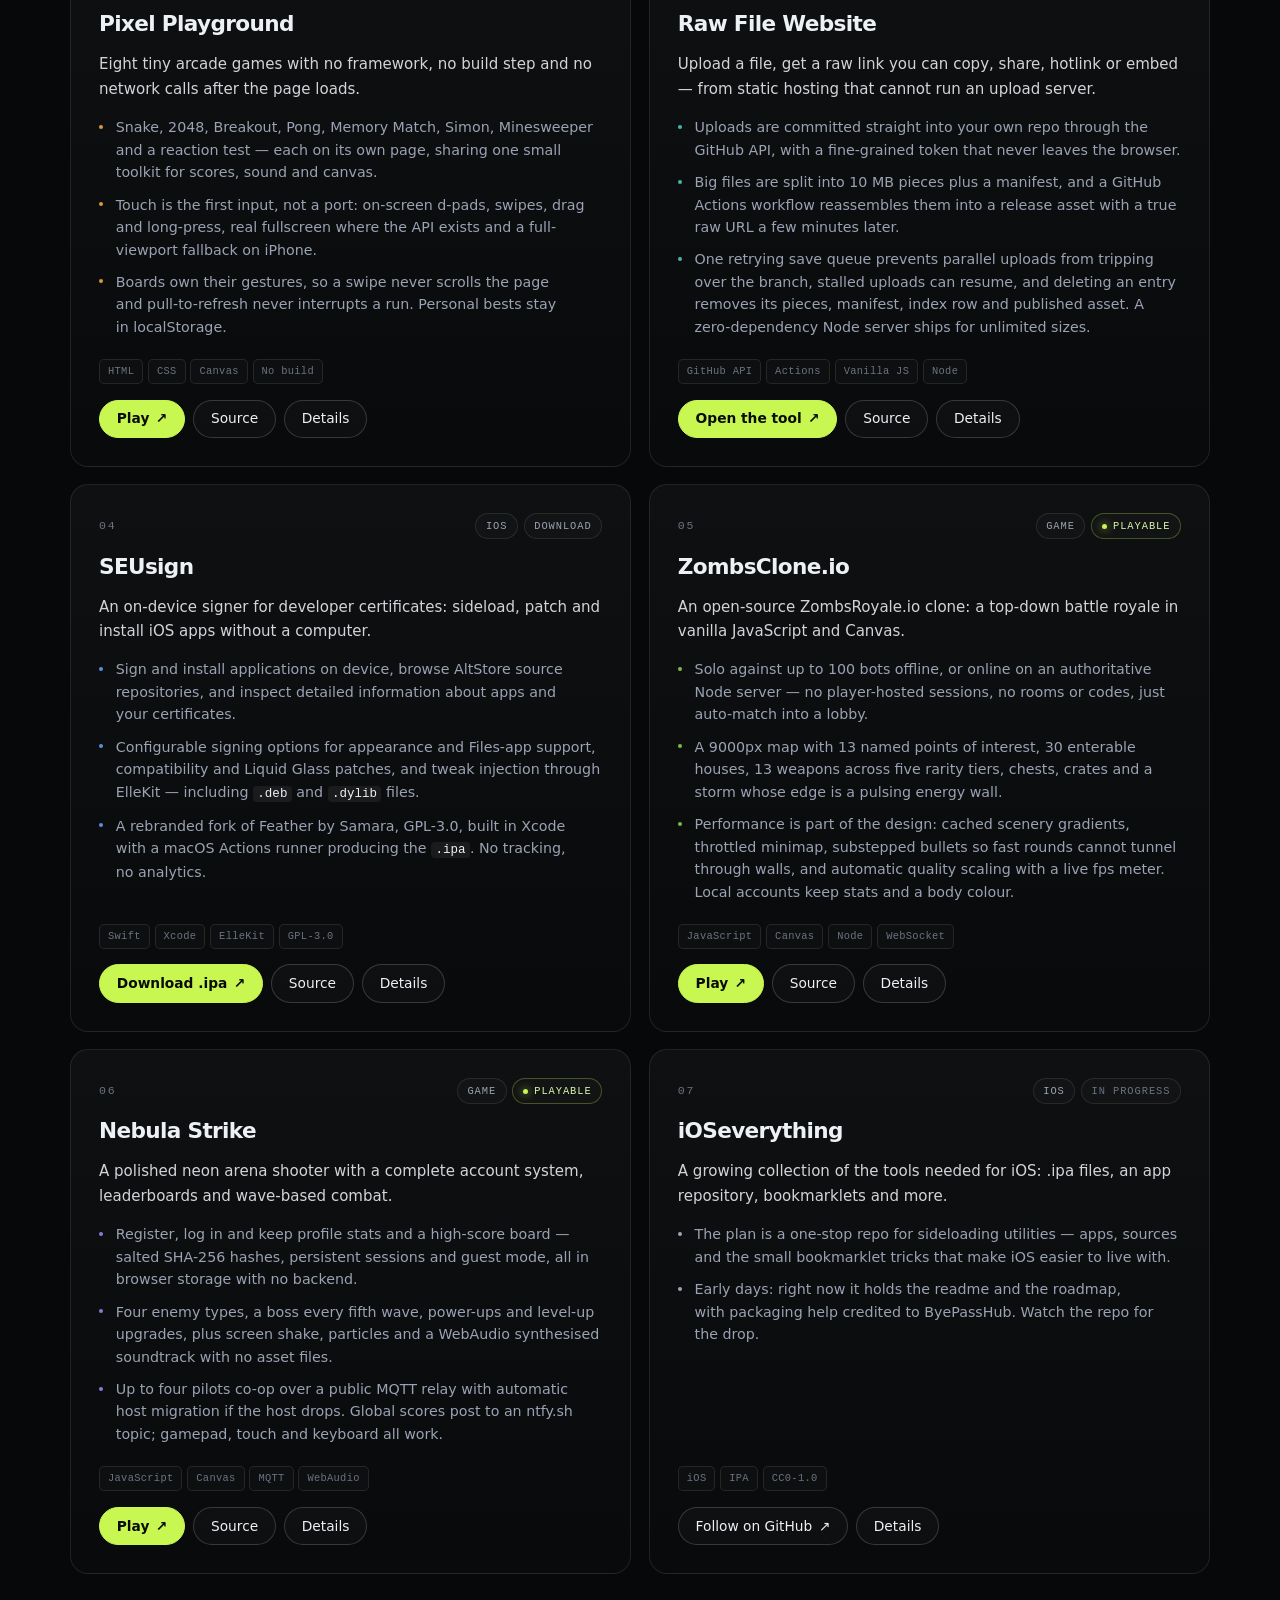
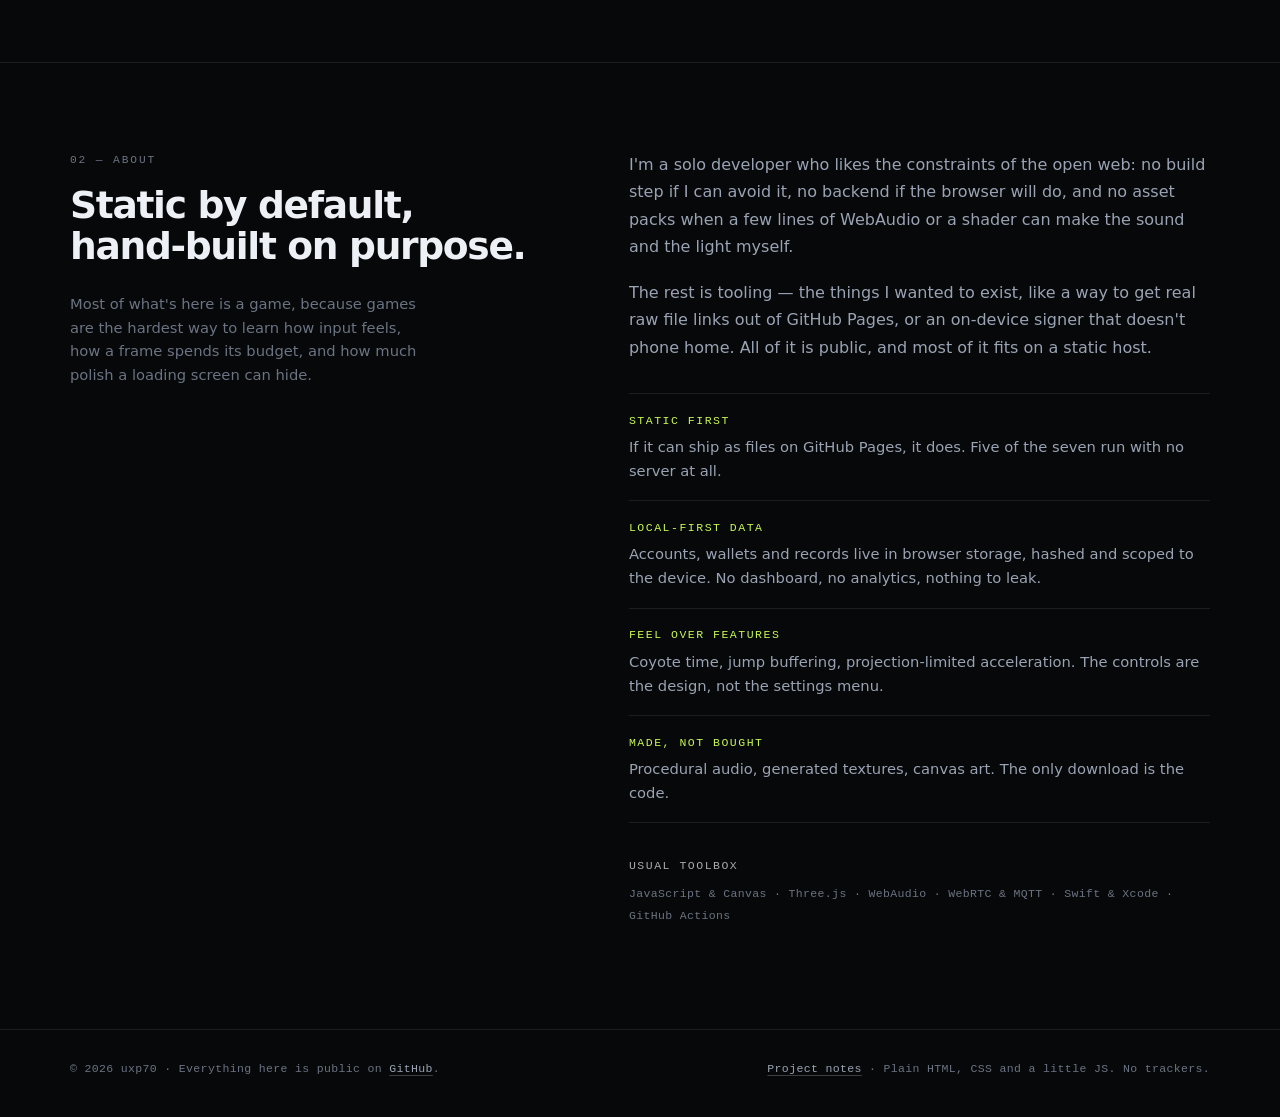
==== commit 0119d7f9: "Link the subpages from the home page Each card gets a Details button, the footer links the /p/ index" ====
--- a/index.html
+++ b/index.html
@@ -82,6 +82,7 @@
             <div class="actions">
               <a class="btn btn--primary" href="https://uxp70.github.io/slipstream/">Play in the browser <span aria-hidden="true">↗</span></a>
               <a class="btn" href="https://github.com/uxp70/slipstream">Source</a>
+              <a class="btn" href="/p/slipstream/">Details</a>
             </div>
           </div>
           <ul class="points">
@@ -114,6 +115,7 @@
             <div class="actions">
               <a class="btn btn--primary" href="https://uxp70.github.io/pixel-playground/">Play <span aria-hidden="true">↗</span></a>
               <a class="btn" href="https://github.com/uxp70/pixel-playground">Source</a>
+              <a class="btn" href="/p/pixel-playground/">Details</a>
             </div>
           </div>
         </article>
@@ -139,6 +141,7 @@
             <div class="actions">
               <a class="btn btn--primary" href="https://uxp70.github.io/raw-file-website/">Open the tool <span aria-hidden="true">↗</span></a>
               <a class="btn" href="https://github.com/uxp70/raw-file-website">Source</a>
+              <a class="btn" href="/p/raw-file-website/">Details</a>
             </div>
           </div>
         </article>
@@ -164,6 +167,7 @@
             <div class="actions">
               <a class="btn btn--primary" href="https://github.com/uxp70/SEUsign/releases">Download .ipa <span aria-hidden="true">↗</span></a>
               <a class="btn" href="https://github.com/uxp70/SEUsign">Source</a>
+              <a class="btn" href="/p/seusign/">Details</a>
             </div>
           </div>
         </article>
@@ -189,6 +193,7 @@
             <div class="actions">
               <a class="btn btn--primary" href="https://uxp70.github.io/zombsclone-io/">Play <span aria-hidden="true">↗</span></a>
               <a class="btn" href="https://github.com/uxp70/zombsclone-io">Source</a>
+              <a class="btn" href="/p/zombsclone-io/">Details</a>
             </div>
           </div>
         </article>
@@ -214,6 +219,7 @@
             <div class="actions">
               <a class="btn btn--primary" href="https://uxp70.github.io/nebula-strike/">Play <span aria-hidden="true">↗</span></a>
               <a class="btn" href="https://github.com/uxp70/nebula-strike">Source</a>
+              <a class="btn" href="/p/nebula-strike/">Details</a>
             </div>
           </div>
         </article>
@@ -237,6 +243,7 @@
             <ul class="chips"><li>iOS</li><li>IPA</li><li>CC0-1.0</li></ul>
             <div class="actions">
               <a class="btn" href="https://github.com/uxp70/iOSeverything">Follow on GitHub <span aria-hidden="true">↗</span></a>
+              <a class="btn" href="/p/ios-everything/">Details</a>
             </div>
           </div>
         </article>
@@ -281,7 +288,7 @@
 <footer class="site-foot">
   <div class="wrap site-foot__inner">
     <p>© <span id="year">2026</span> uxp70 · Everything here is public on <a href="https://github.com/uxp70">GitHub</a>.</p>
-    <p class="site-foot__meta">Plain HTML, CSS and a little JS. No trackers.</p>
+    <p class="site-foot__meta"><a href="/p/">Project notes</a> · Plain HTML, CSS and a little JS. No trackers.</p>
   </div>
 </footer>
 
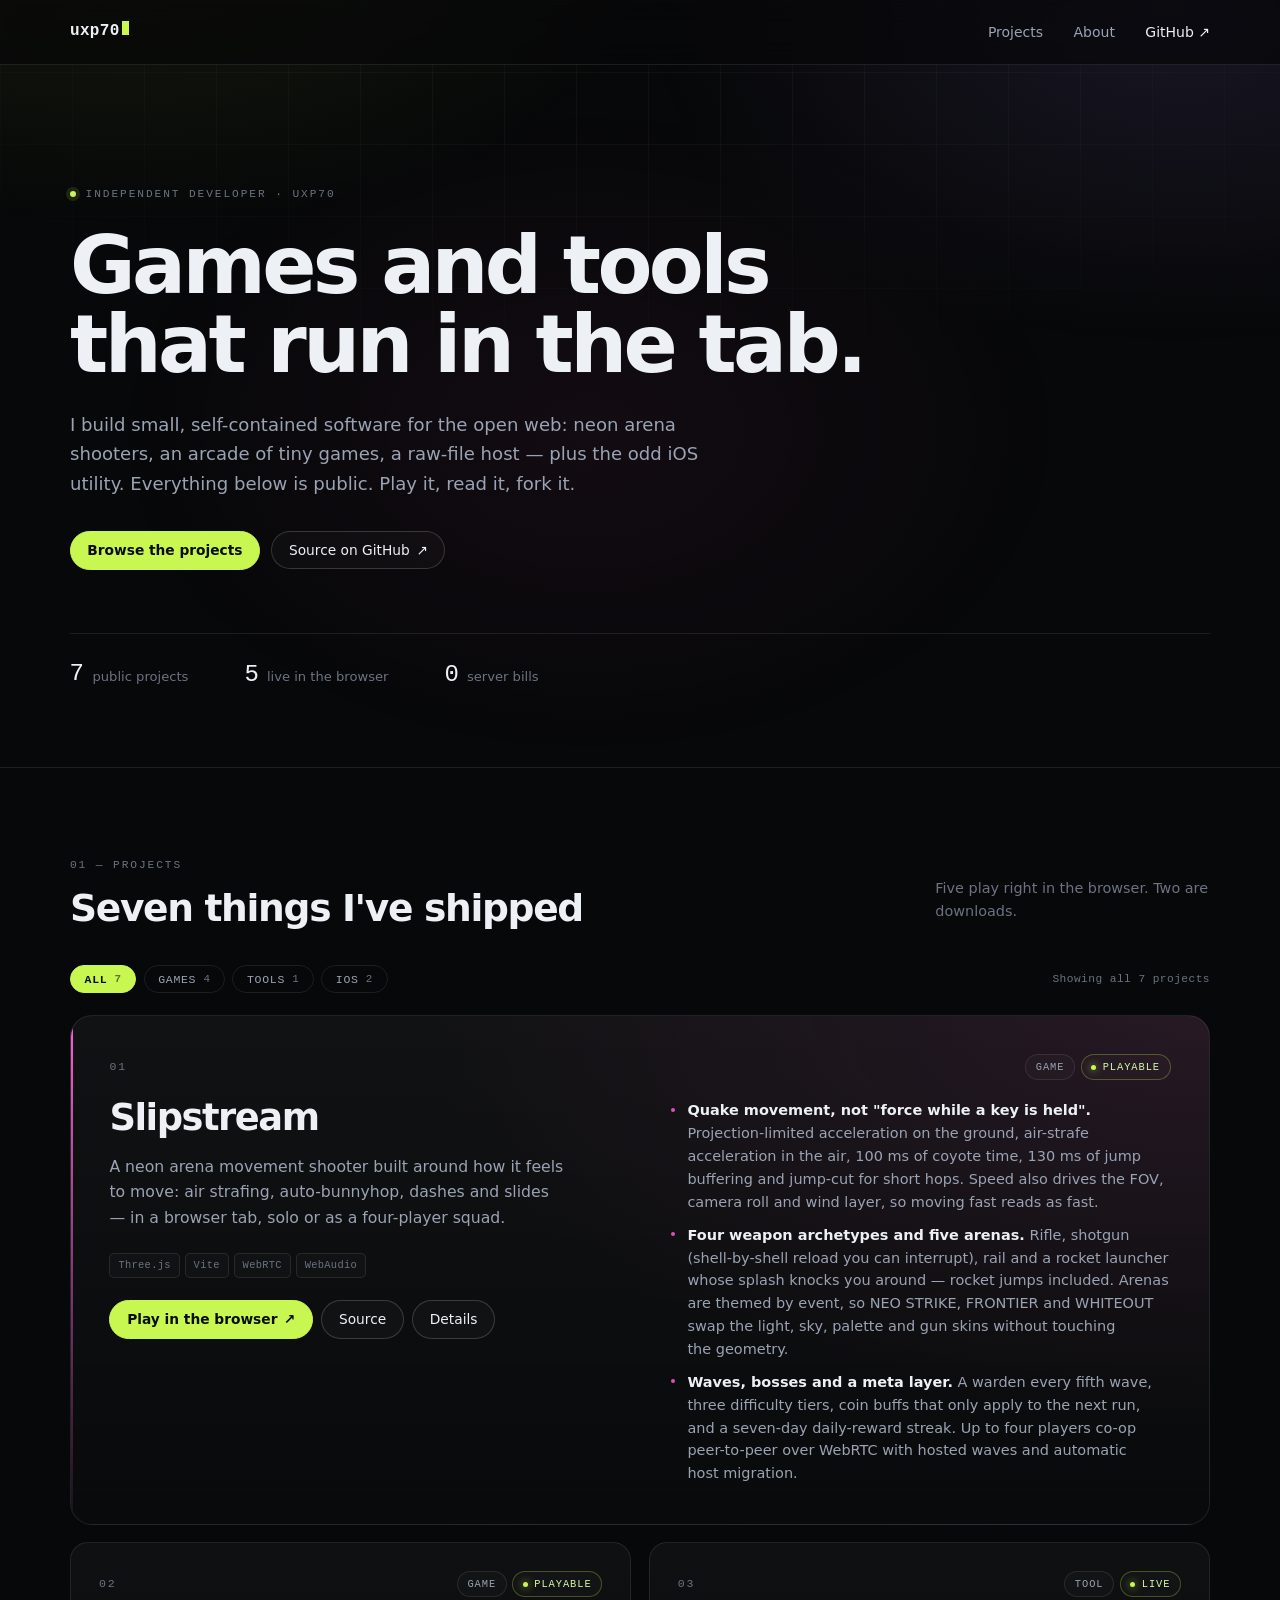
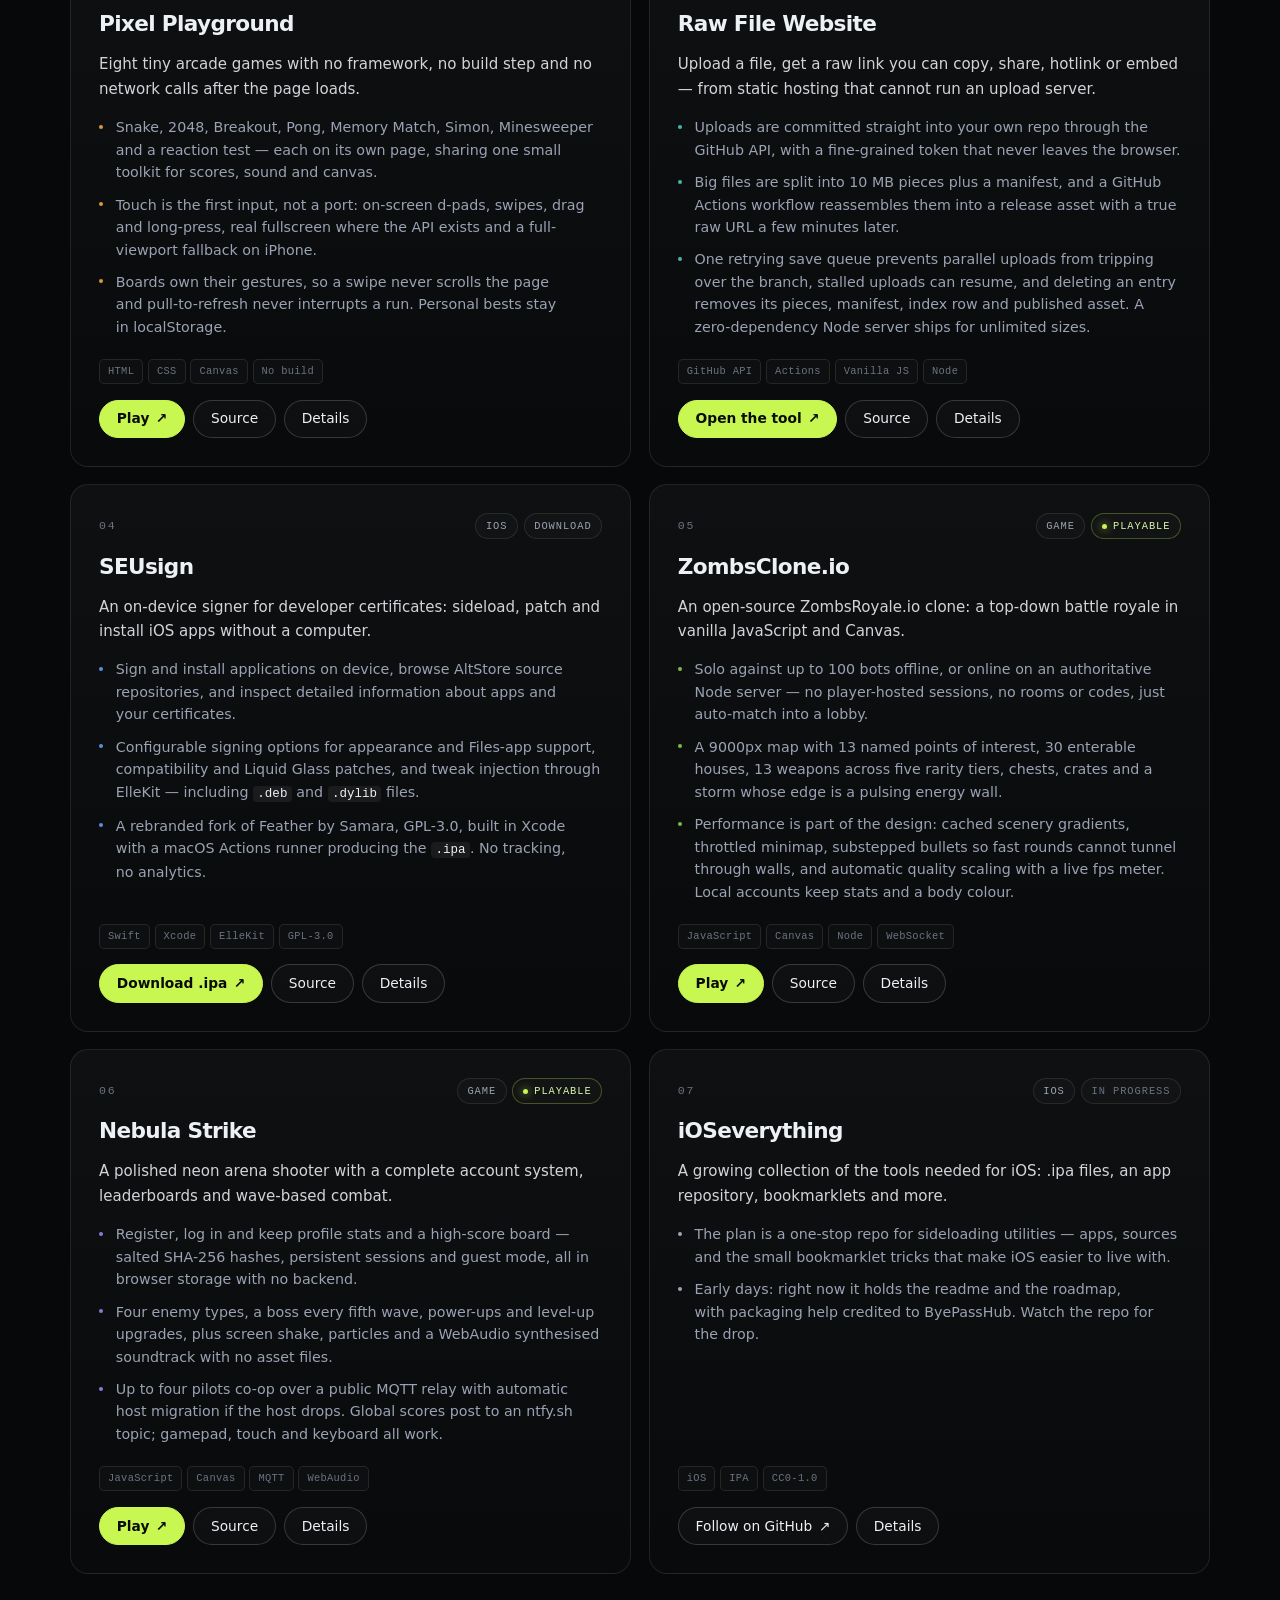
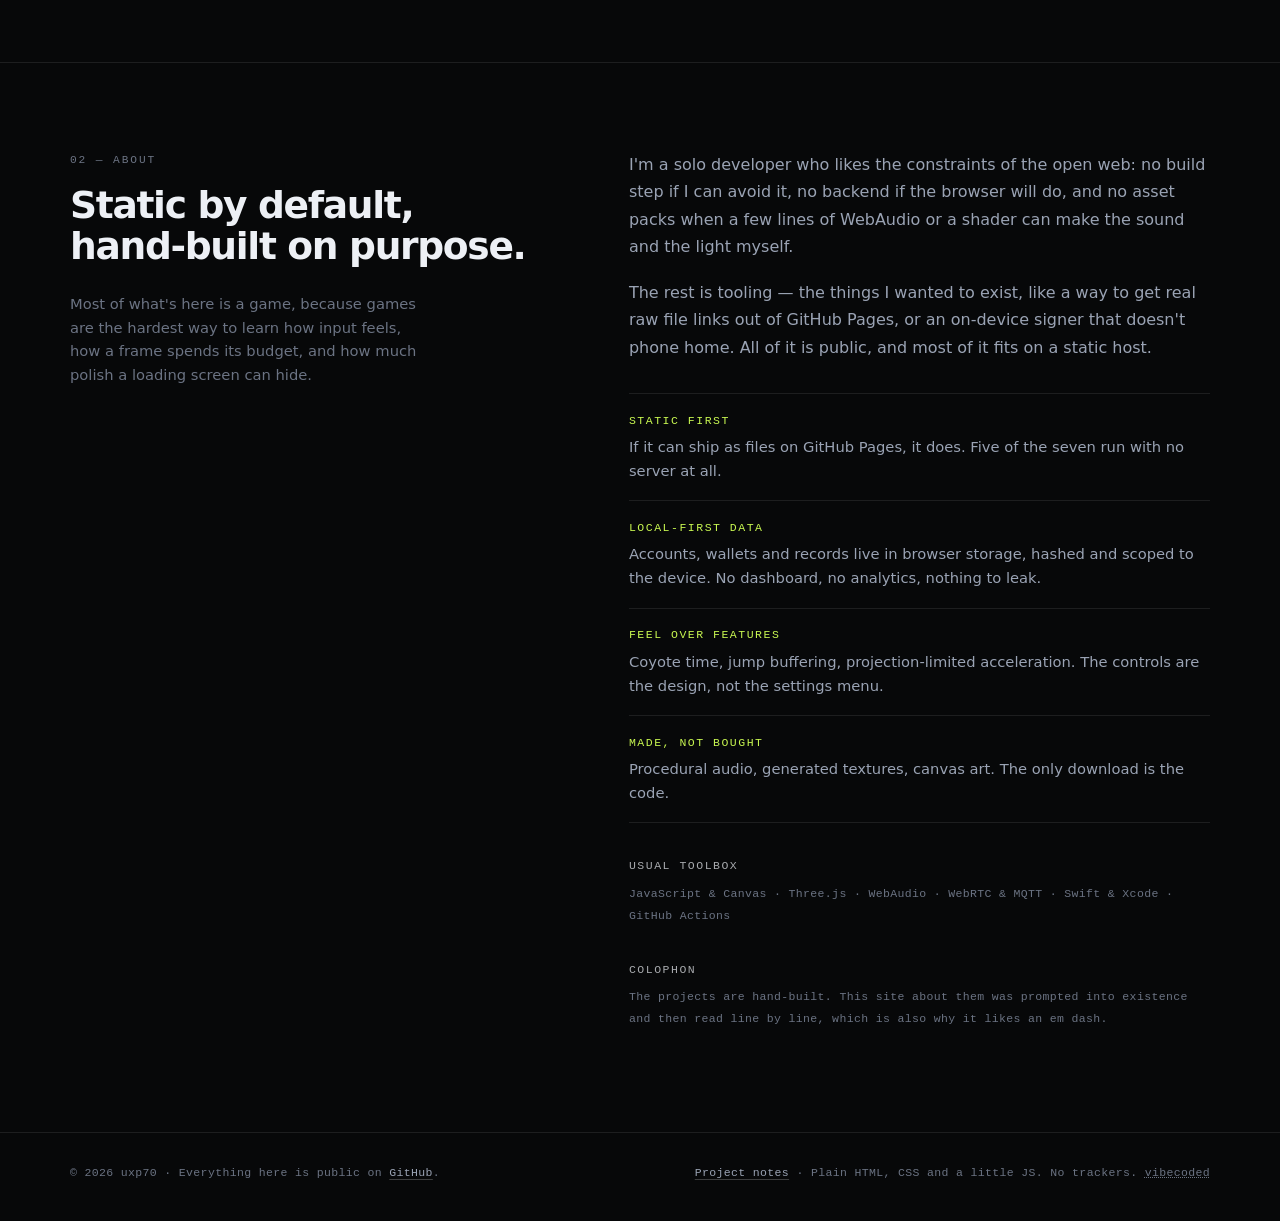
==== commit bd45b0db: "Add quiet vibecoded hints to the landing page and notes index" ====
--- a/index.html
+++ b/index.html
@@ -6,6 +6,9 @@
 <title>uxp70 — games and tools that run in the tab</title>
 <meta name="description" content="uxp70 builds small, self-contained software for the open web: neon arena shooters, an arcade of tiny games, a raw-file host and an iOS signer. All public, all playable or forkable.">
 <meta name="theme-color" content="#070809">
+<meta name="generator" content="vibecoded — prompted by a human, typed by a model">
+<link rel="author" href="/humans.txt">
+<!-- Vibecoded: the markup and prose were generated from prompts, then read and corrected by hand. -->
 <meta property="og:type" content="website">
 <meta property="og:title" content="uxp70 — games and tools that run in the tab">
 <meta property="og:description" content="Neon arena shooters, an arcade of tiny games, a raw-file host and an iOS signer — built to run as plain files.">
@@ -280,6 +283,7 @@
           </div>
         </dl>
         <p class="toolbox"><span>Usual toolbox</span> JavaScript &amp; Canvas · Three.js · WebAudio · WebRTC &amp; MQTT · Swift &amp; Xcode · GitHub Actions</p>
+        <p class="toolbox"><span>Colophon</span> The projects are hand-built. This site about them was prompted into existence and then read line by line, which is also why it likes an em dash.</p>
       </div>
     </div>
   </section>
@@ -288,7 +292,7 @@
 <footer class="site-foot">
   <div class="wrap site-foot__inner">
     <p>© <span id="year">2026</span> uxp70 · Everything here is public on <a href="https://github.com/uxp70">GitHub</a>.</p>
-    <p class="site-foot__meta"><a href="/p/">Project notes</a> · Plain HTML, CSS and a little JS. No trackers.</p>
+    <p class="site-foot__meta"><a href="/p/">Project notes</a> · Plain HTML, CSS and a little JS. No trackers. <abbr title="Drafted by a language model from prompts, then read and corrected by hand.">vibecoded</abbr></p>
   </div>
 </footer>
 
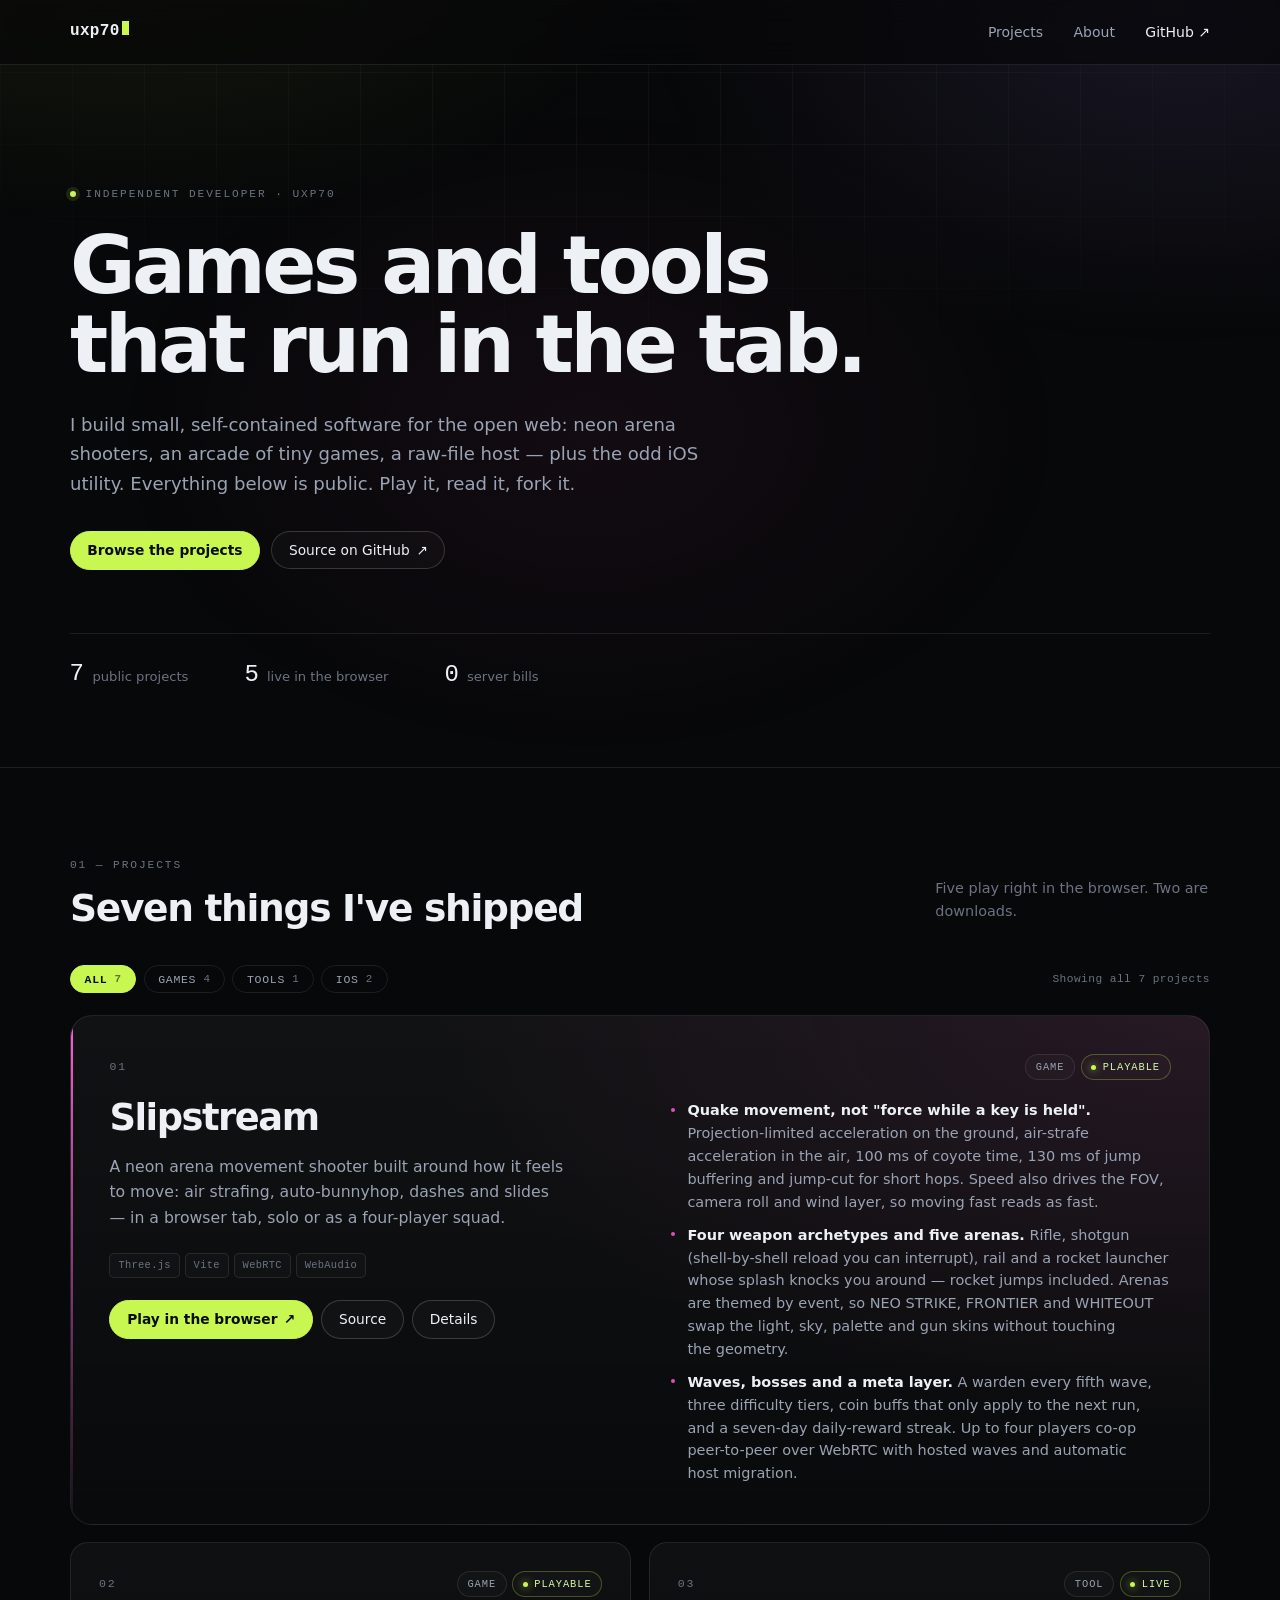
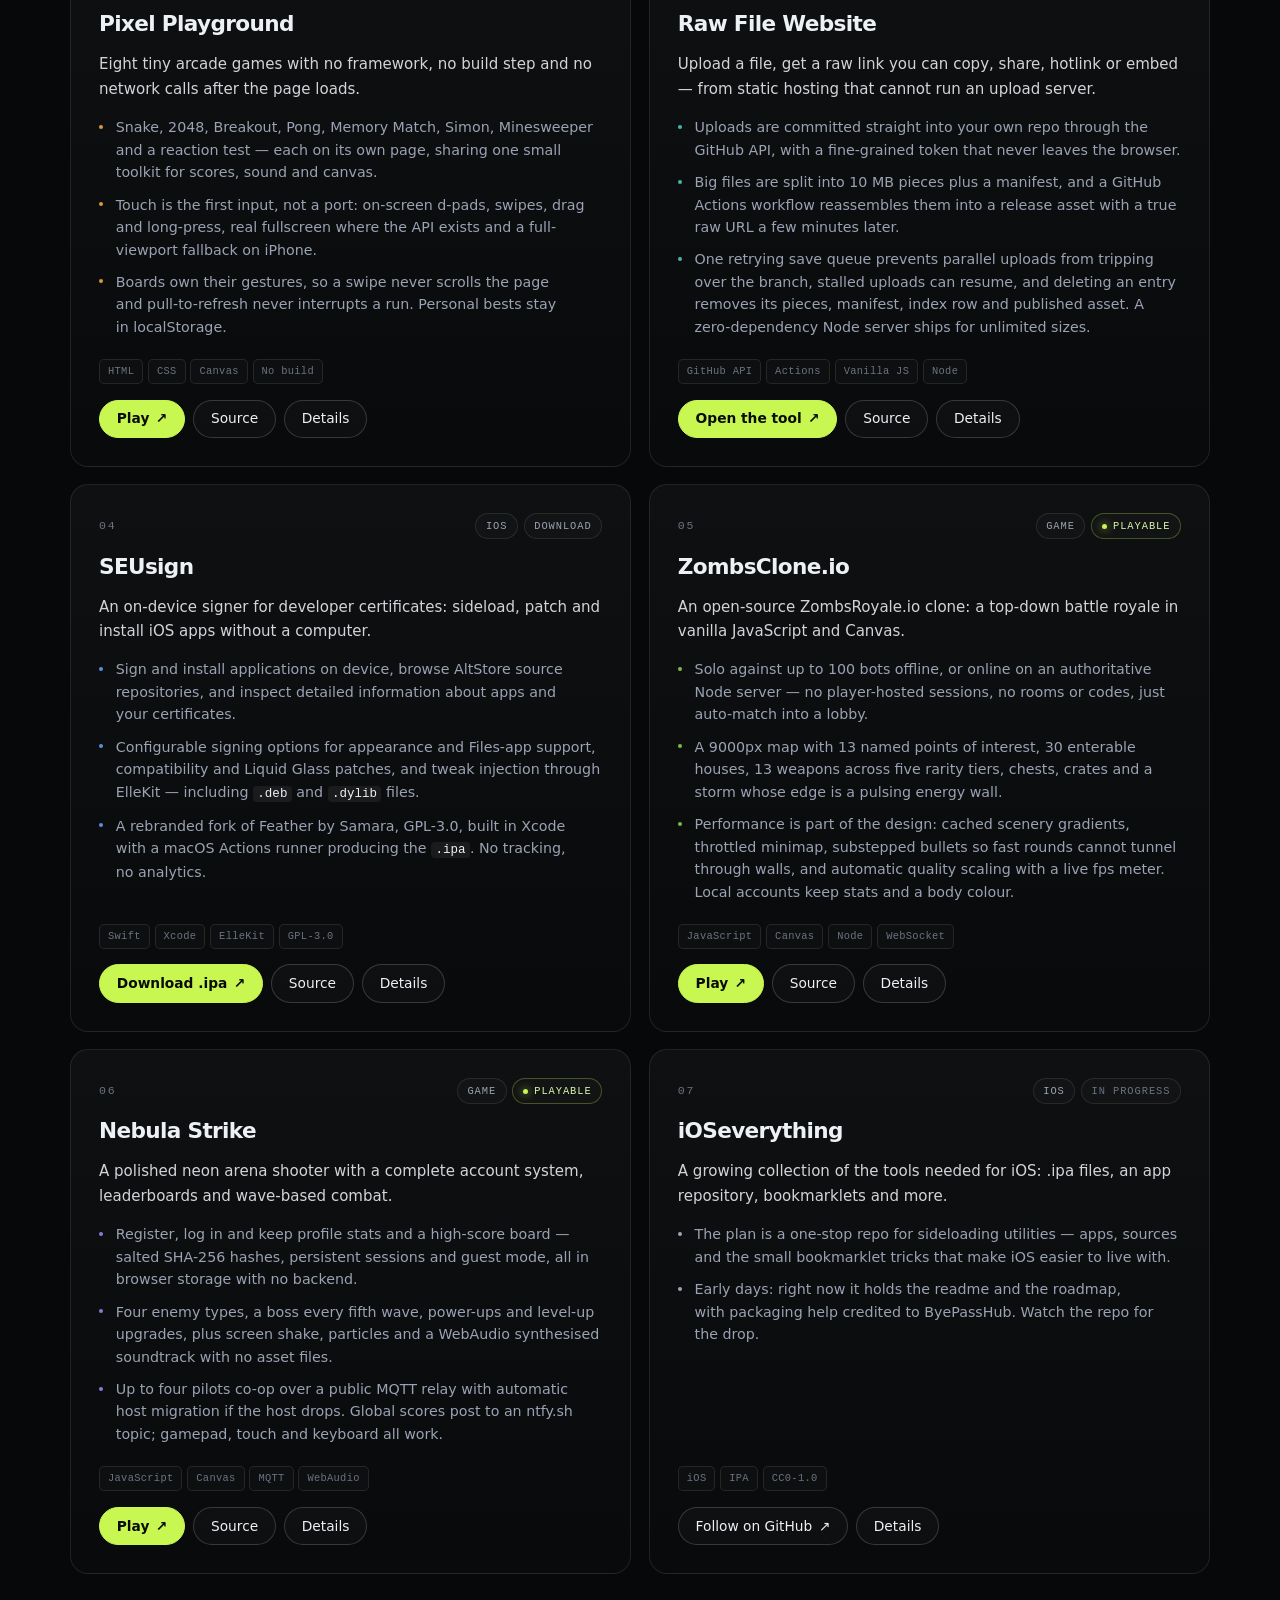
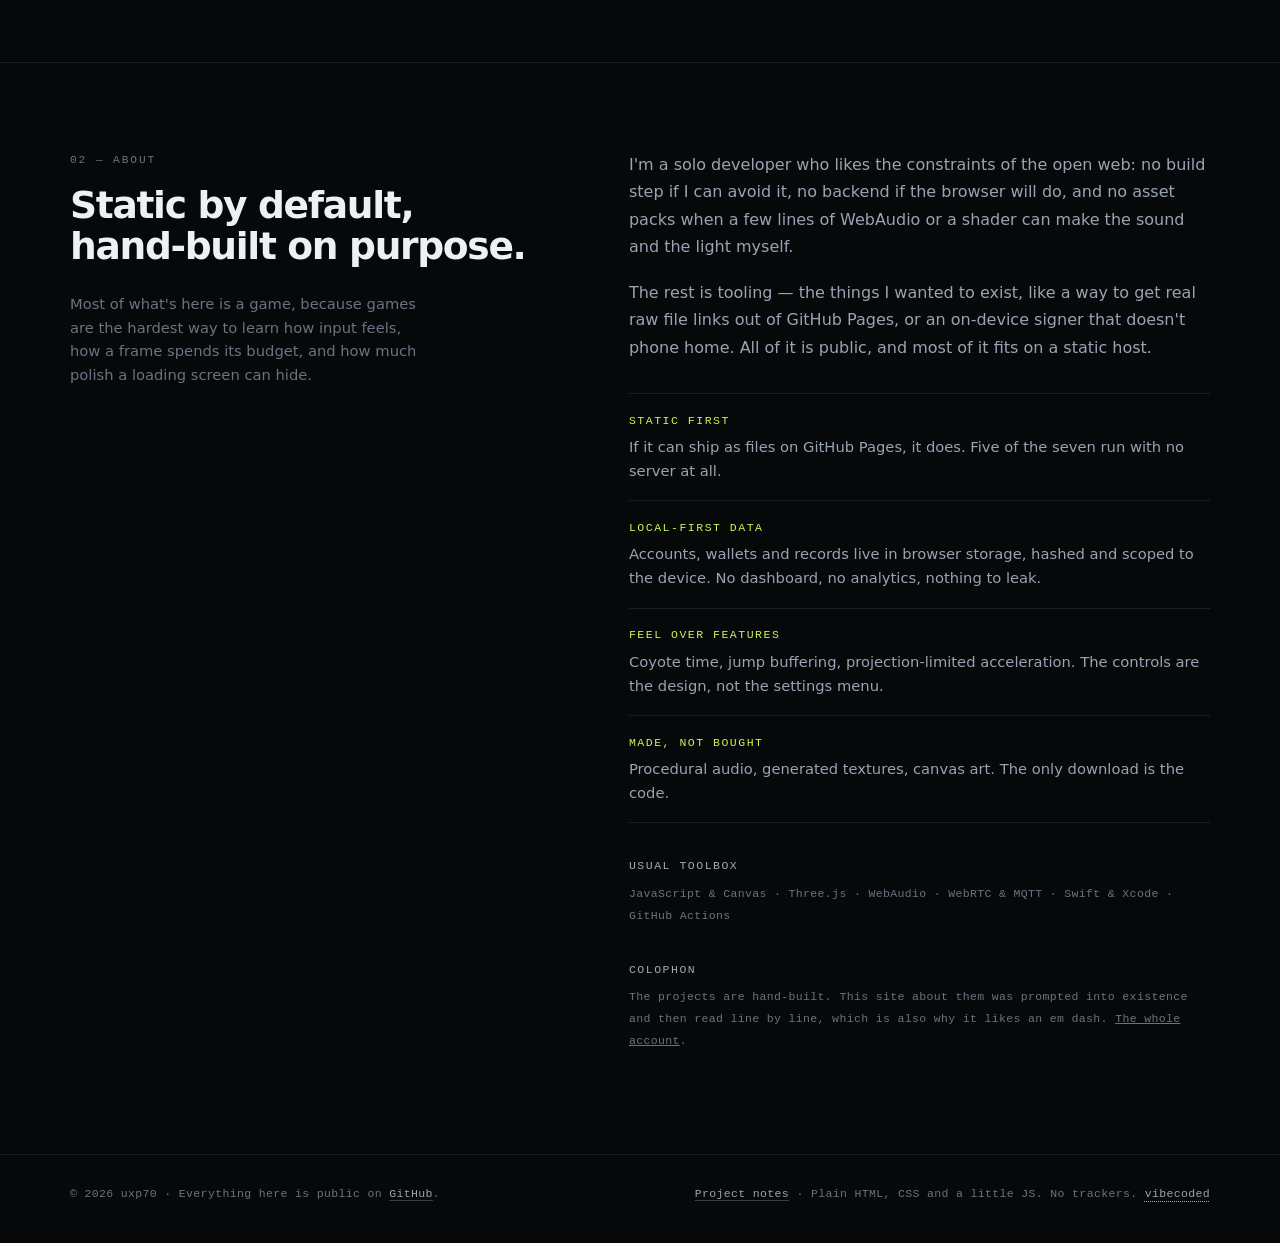
==== commit 4a6e4b4c: "Link the footer colophon word to the new page from the landing page and notes index" ====
--- a/index.html
+++ b/index.html
@@ -283,7 +283,7 @@
           </div>
         </dl>
         <p class="toolbox"><span>Usual toolbox</span> JavaScript &amp; Canvas · Three.js · WebAudio · WebRTC &amp; MQTT · Swift &amp; Xcode · GitHub Actions</p>
-        <p class="toolbox"><span>Colophon</span> The projects are hand-built. This site about them was prompted into existence and then read line by line, which is also why it likes an em dash.</p>
+        <p class="toolbox"><span>Colophon</span> The projects are hand-built. This site about them was prompted into existence and then read line by line, which is also why it likes an em dash. <a href="/colophon/">The whole account</a>.</p>
       </div>
     </div>
   </section>
@@ -292,7 +292,7 @@
 <footer class="site-foot">
   <div class="wrap site-foot__inner">
     <p>© <span id="year">2026</span> uxp70 · Everything here is public on <a href="https://github.com/uxp70">GitHub</a>.</p>
-    <p class="site-foot__meta"><a href="/p/">Project notes</a> · Plain HTML, CSS and a little JS. No trackers. <abbr title="Drafted by a language model from prompts, then read and corrected by hand.">vibecoded</abbr></p>
+    <p class="site-foot__meta"><a href="/p/">Project notes</a> · Plain HTML, CSS and a little JS. No trackers. <a class="vibe" href="/colophon/"><abbr title="Drafted by a language model from prompts, then read and corrected by hand.">vibecoded</abbr></a></p>
   </div>
 </footer>
 
--- a/styles.css
+++ b/styles.css
@@ -730,6 +730,23 @@
 }
 .site-foot a:hover { color: var(--ink); }
 
+/* ---------------------------------------------------- colophon link ----- */
+
+/* The footer word is a hint on hover and a link on touch. One rule only. */
+.site-foot__meta .vibe {
+  color: var(--muted);
+  text-decoration: none;
+}
+
+.site-foot__meta .vibe abbr {
+  text-decoration: underline dotted;
+  text-underline-offset: 3px;
+  cursor: help;
+}
+
+.site-foot__meta .vibe:hover,
+.site-foot__meta .vibe:focus-visible { color: var(--ink); }
+
 /* -------------------------------------------------------------- motion --- */
 
 .hero > .wrap > * {
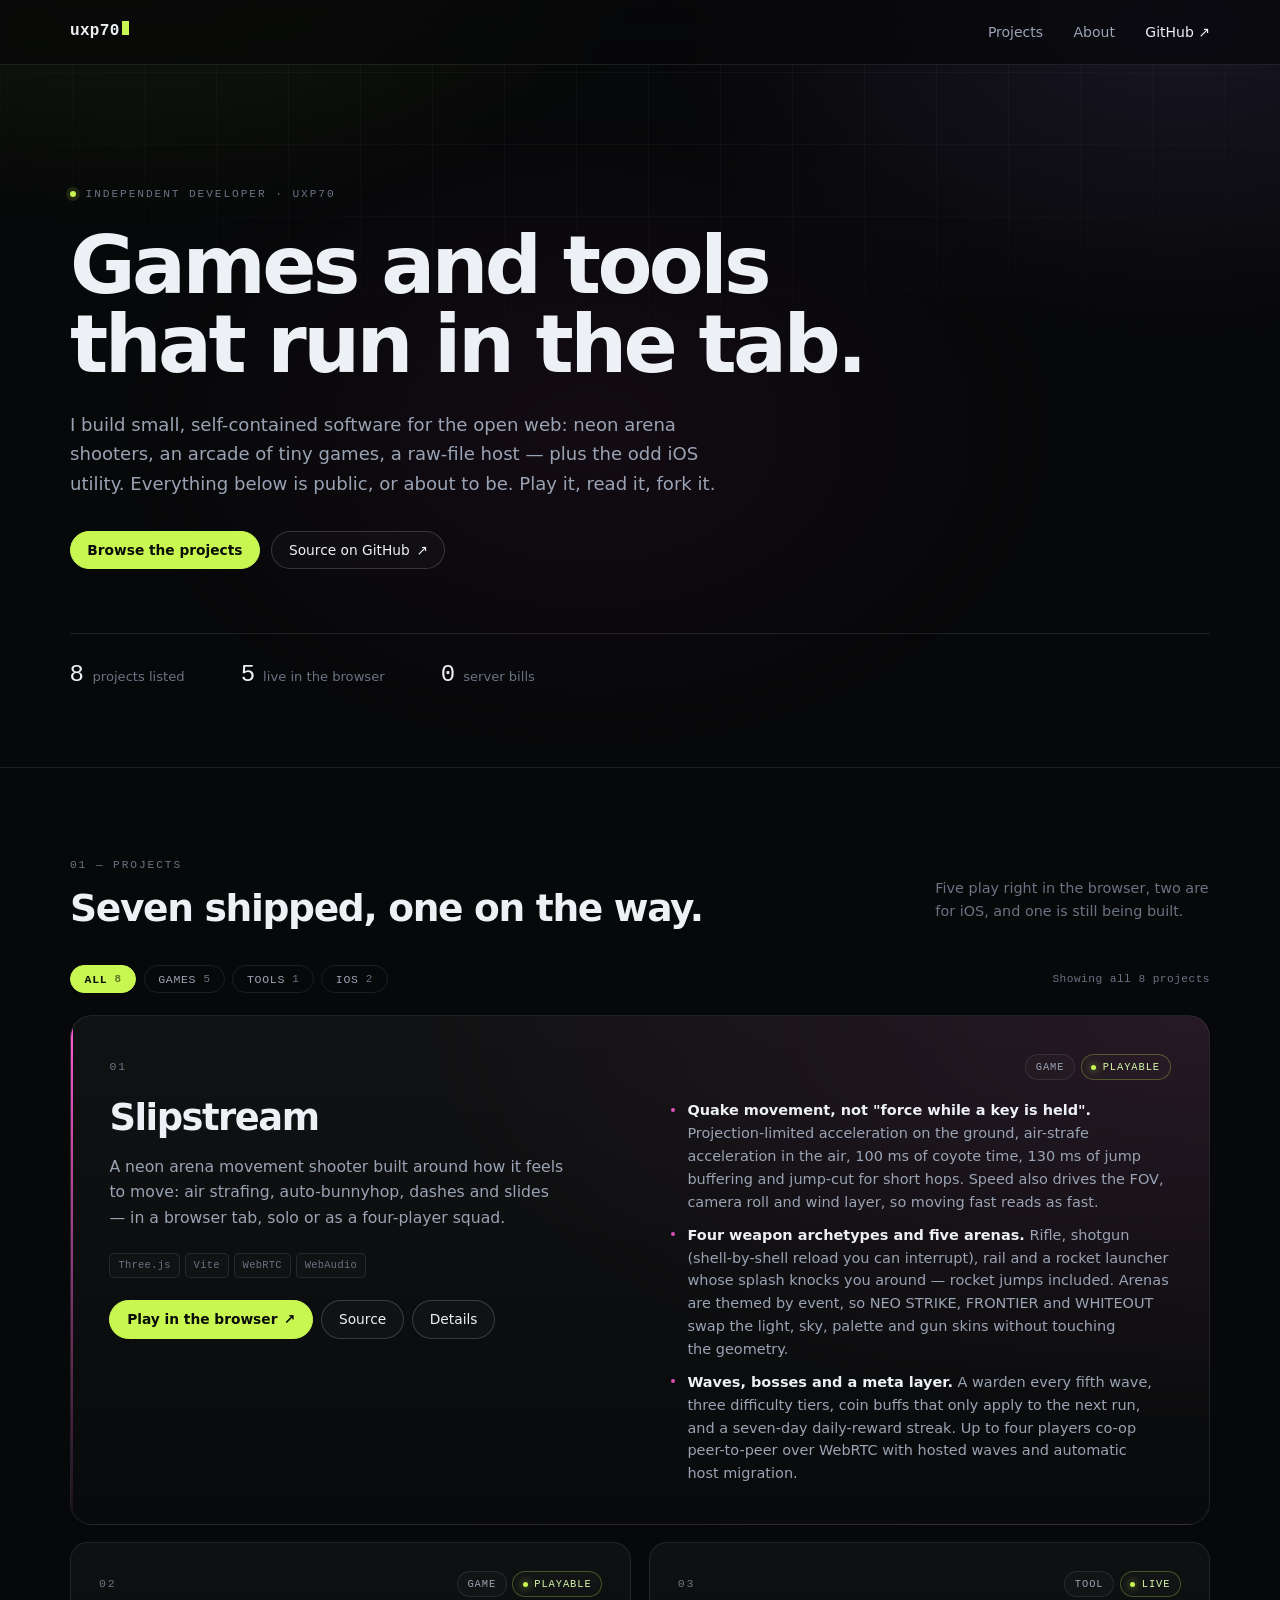
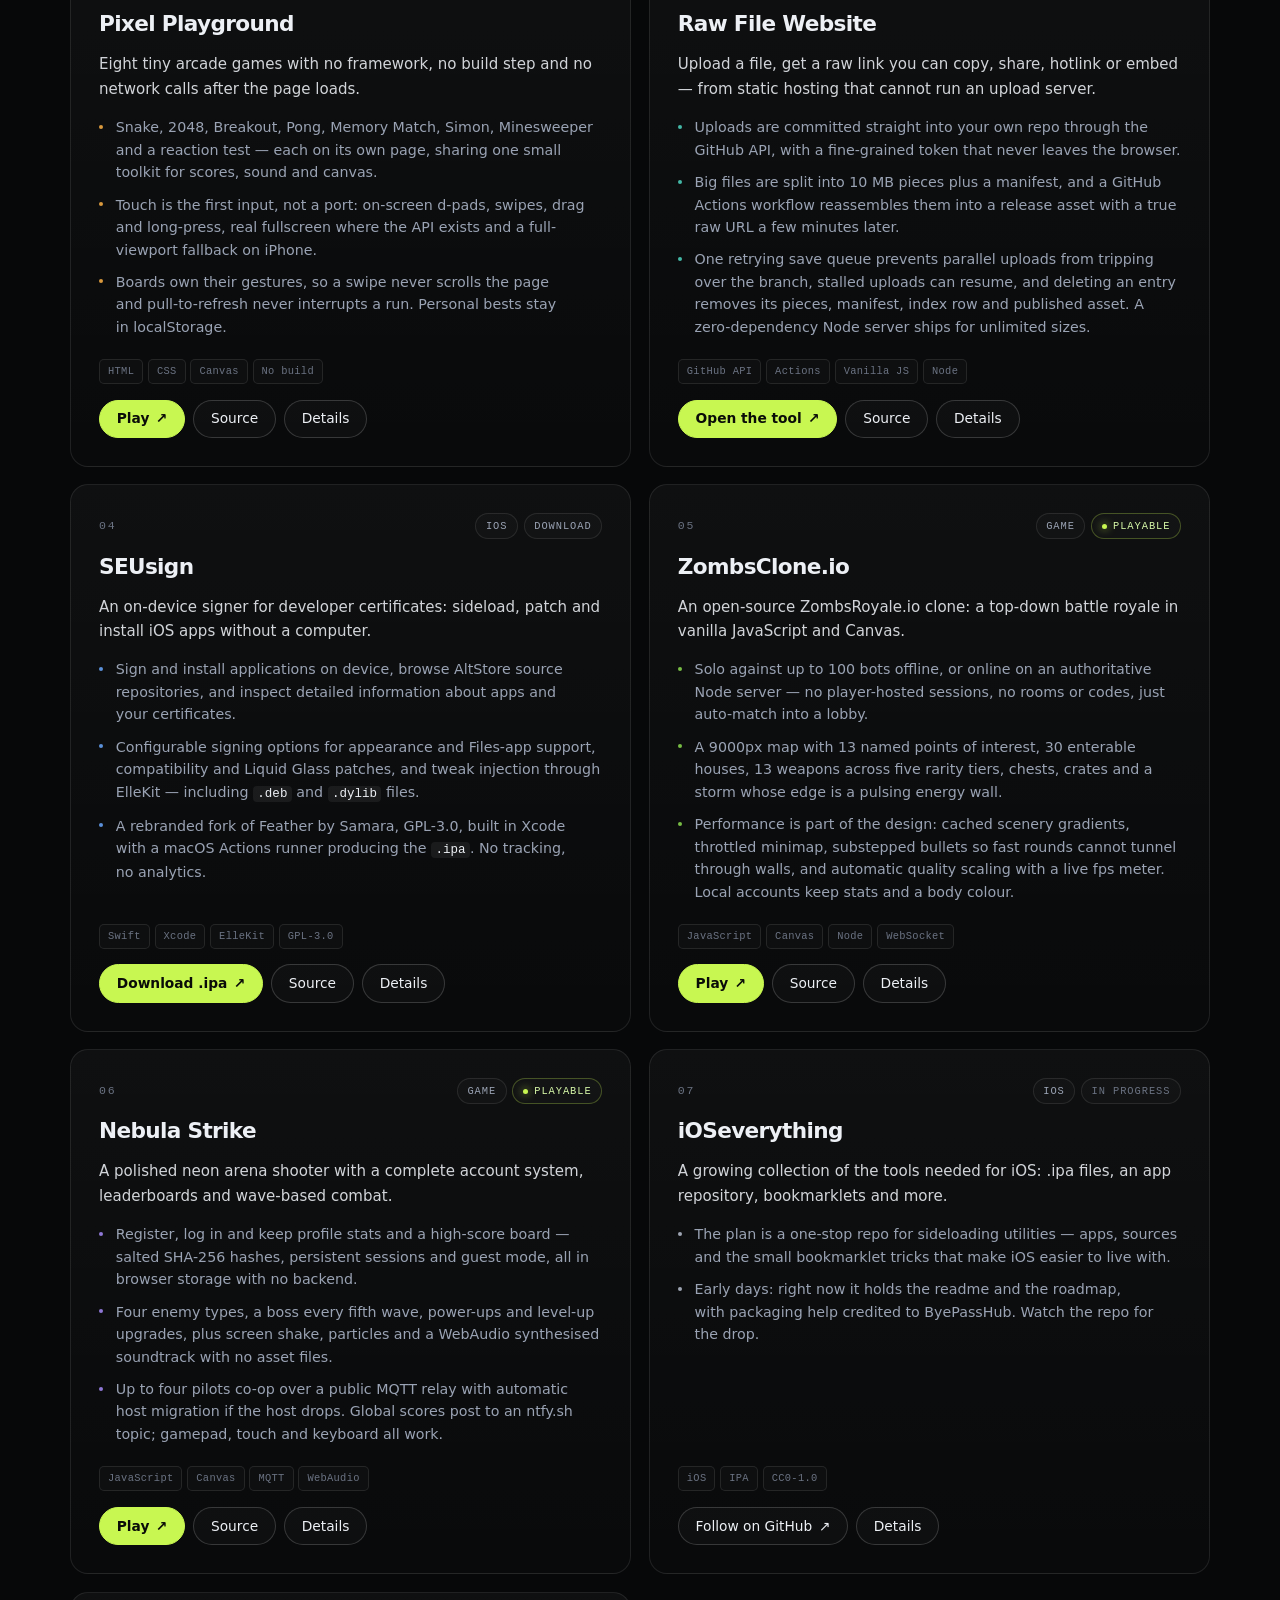
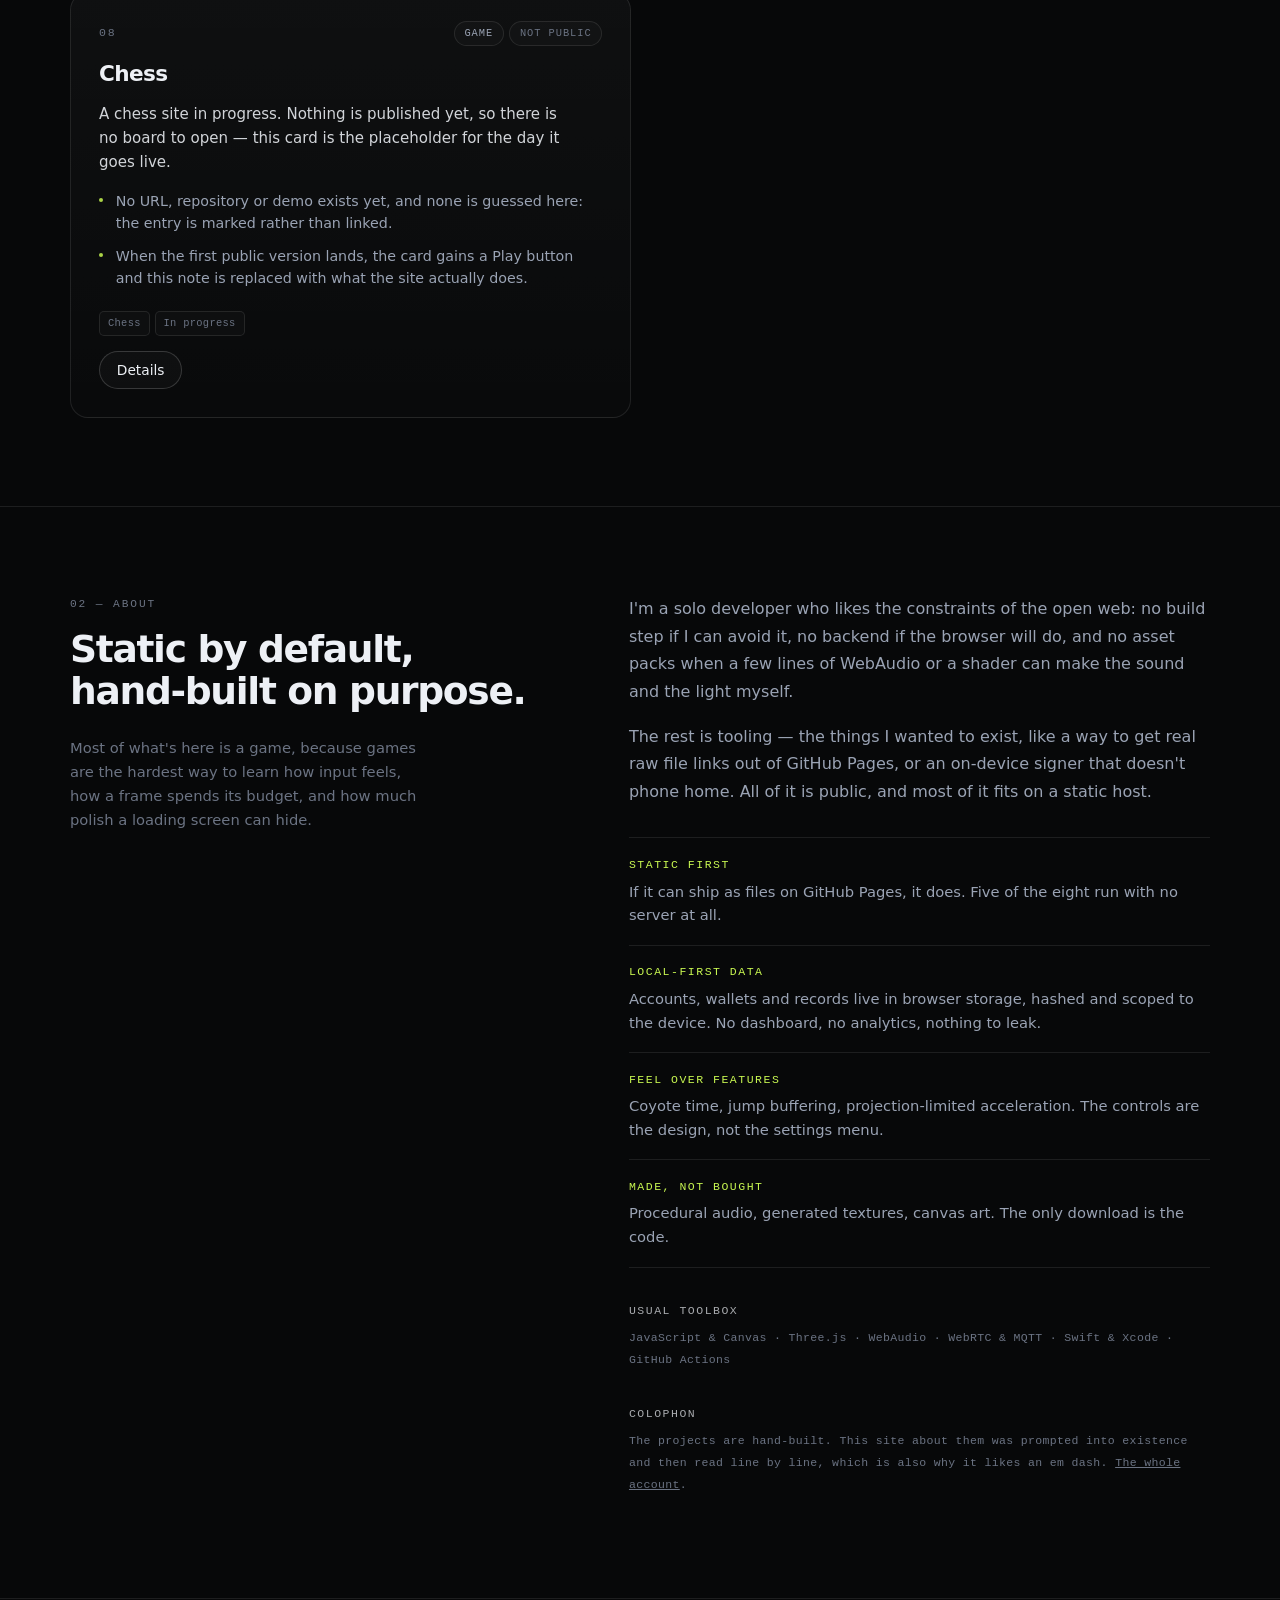
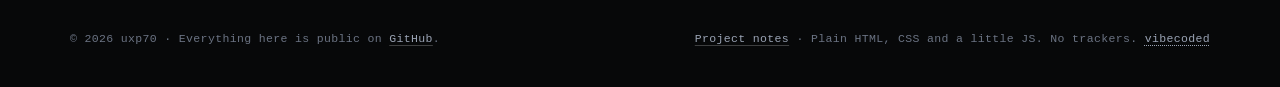
==== commit 5b107e3d: "List the unpublished chess site as an in-progress project" ====
--- a/index.html
+++ b/index.html
@@ -35,13 +35,13 @@
     <div class="wrap">
       <p class="eyebrow"><span class="eyebrow__dot" aria-hidden="true"></span>Independent developer · uxp70</p>
       <h1>Games and tools<br>that run in the tab.</h1>
-      <p class="lede">I build small, self-contained software for the open web: neon arena shooters, an arcade of tiny games, a raw-file host — plus the odd iOS utility. Everything below is public. Play it, read it, fork it.</p>
+      <p class="lede">I build small, self-contained software for the open web: neon arena shooters, an arcade of tiny games, a raw-file host — plus the odd iOS utility. Everything below is public, or about to be. Play it, read it, fork it.</p>
       <div class="hero__actions">
         <a class="btn btn--primary" href="#projects">Browse the projects</a>
         <a class="btn" href="https://github.com/uxp70">Source on GitHub <span aria-hidden="true">↗</span></a>
       </div>
       <ul class="stats">
-        <li><strong>7</strong><span>public projects</span></li>
+        <li><strong>8</strong><span>projects listed</span></li>
         <li><strong>5</strong><span>live in the browser</span></li>
         <li><strong>0</strong><span>server bills</span></li>
       </ul>
@@ -53,17 +53,17 @@
       <div class="section-head">
         <div>
           <p class="eyebrow">01 — Projects</p>
-          <h2>Seven things I've shipped</h2>
+          <h2>Seven shipped, one on the way.</h2>
         </div>
-        <p class="section-head__note">Five play right in the browser. Two are downloads.</p>
+        <p class="section-head__note">Five play right in the browser, two are for iOS, and one is still being built.</p>
       </div>
 
       <div class="filters" role="group" aria-label="Filter projects by kind">
-        <button class="filter" type="button" data-filter="all" aria-pressed="true">All <span>7</span></button>
-        <button class="filter" type="button" data-filter="games" aria-pressed="false">Games <span>4</span></button>
+        <button class="filter" type="button" data-filter="all" aria-pressed="true">All <span>8</span></button>
+        <button class="filter" type="button" data-filter="games" aria-pressed="false">Games <span>5</span></button>
         <button class="filter" type="button" data-filter="tools" aria-pressed="false">Tools <span>1</span></button>
         <button class="filter" type="button" data-filter="ios" aria-pressed="false">iOS <span>2</span></button>
-        <p class="filter-status" id="filter-status" role="status" aria-live="polite">Showing all 7 projects</p>
+        <p class="filter-status" id="filter-status" role="status" aria-live="polite">Showing all 8 projects</p>
       </div>
 
       <!-- 01 · Slipstream -->
@@ -250,6 +250,29 @@
             </div>
           </div>
         </article>
+
+        <!-- 08 · Chess -->
+        <article class="card card--chess" data-cat="games">
+          <div class="card__head">
+            <span class="num">08</span>
+            <div class="pills">
+              <span class="pill">Game</span>
+              <span class="pill pill--soon">Not public</span>
+            </div>
+          </div>
+          <h3 class="card__name"><a href="/p/chess/">Chess</a></h3>
+          <p class="card__tagline">A chess site in progress. Nothing is published yet, so there is no board to open — this card is the placeholder for the day it goes live.</p>
+          <ul class="points">
+            <li>No URL, repository or demo exists yet, and none is guessed here: the entry is marked rather than linked.</li>
+            <li>When the first public version lands, the card gains a Play button and this note is replaced with what the site actually does.</li>
+          </ul>
+          <div class="card__foot">
+            <ul class="chips"><li>Chess</li><li>In progress</li></ul>
+            <div class="actions">
+              <a class="btn" href="/p/chess/">Details</a>
+            </div>
+          </div>
+        </article>
       </div>
     </div>
   </section>
@@ -267,7 +290,7 @@
         <dl class="principles">
           <div>
             <dt>Static first</dt>
-            <dd>If it can ship as files on GitHub Pages, it does. Five of the seven run with no server at all.</dd>
+            <dd>If it can ship as files on GitHub Pages, it does. Five of the eight run with no server at all.</dd>
           </div>
           <div>
             <dt>Local-first data</dt>
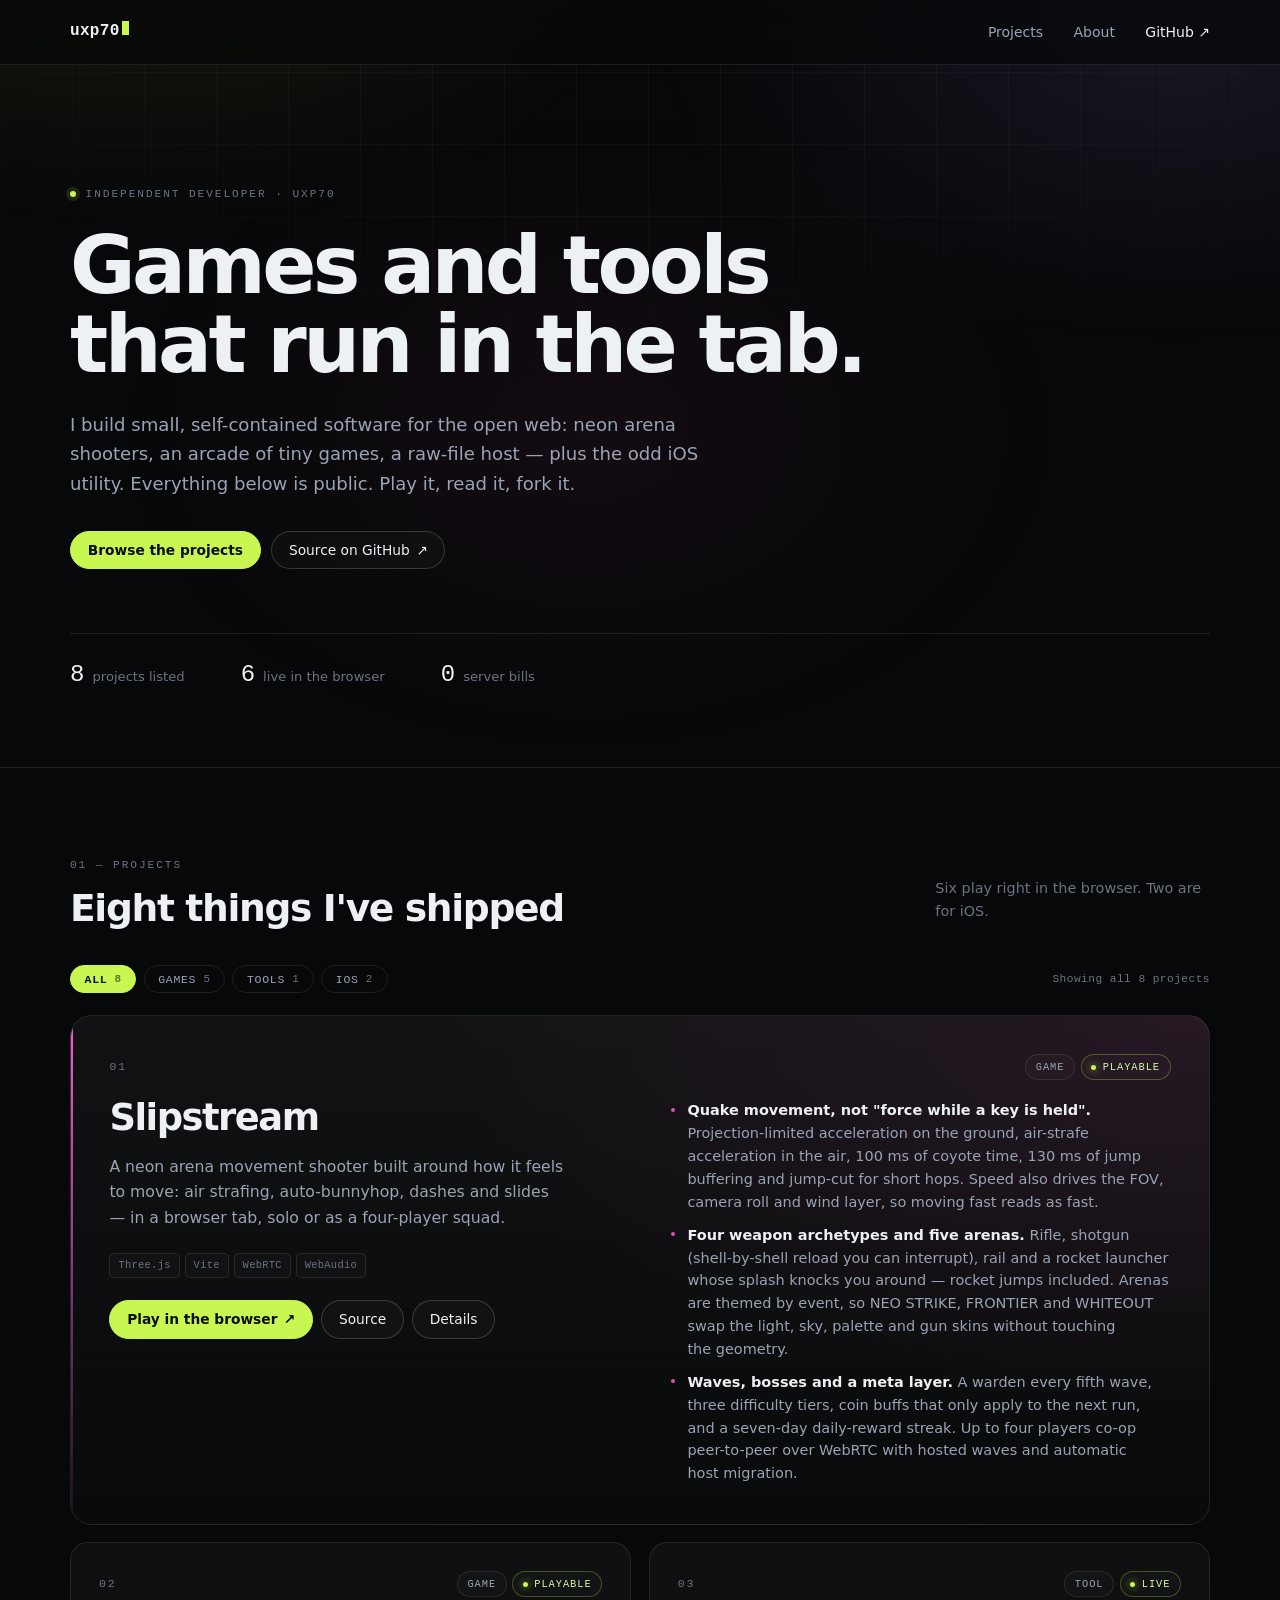
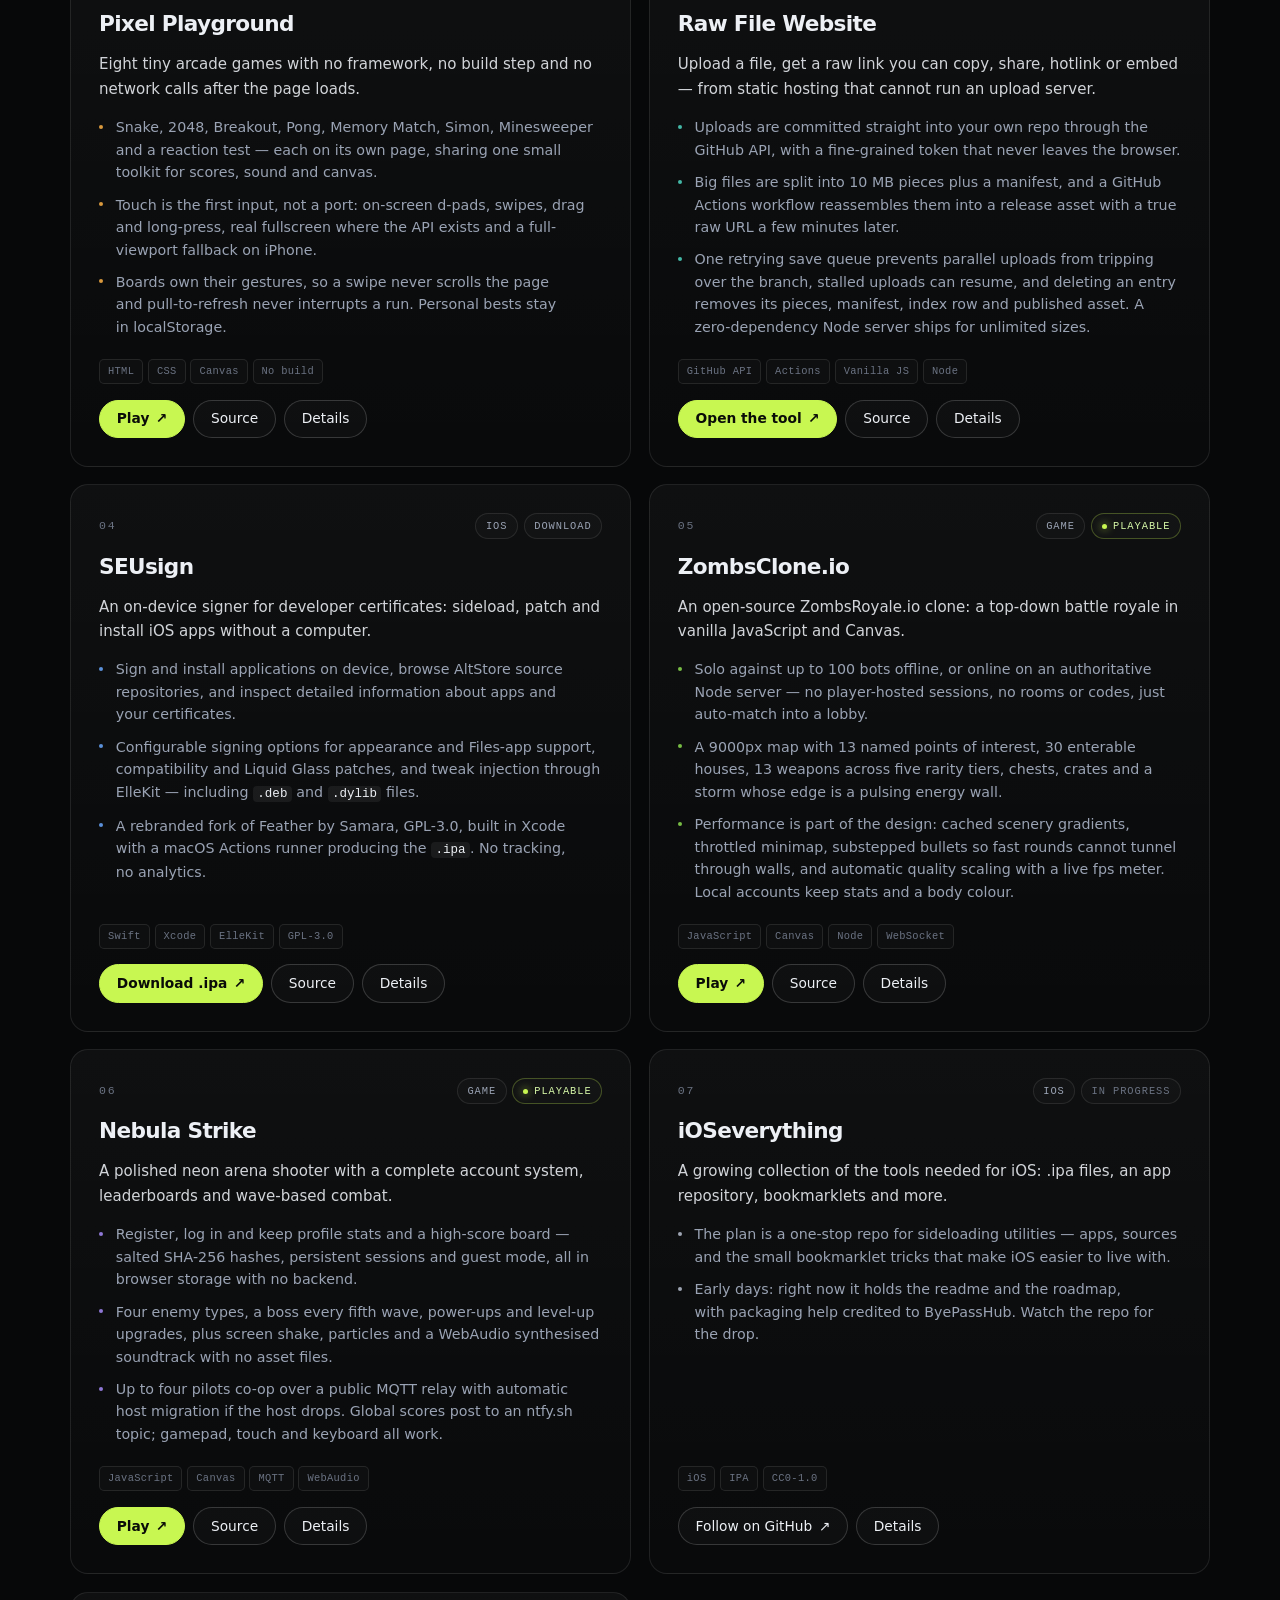
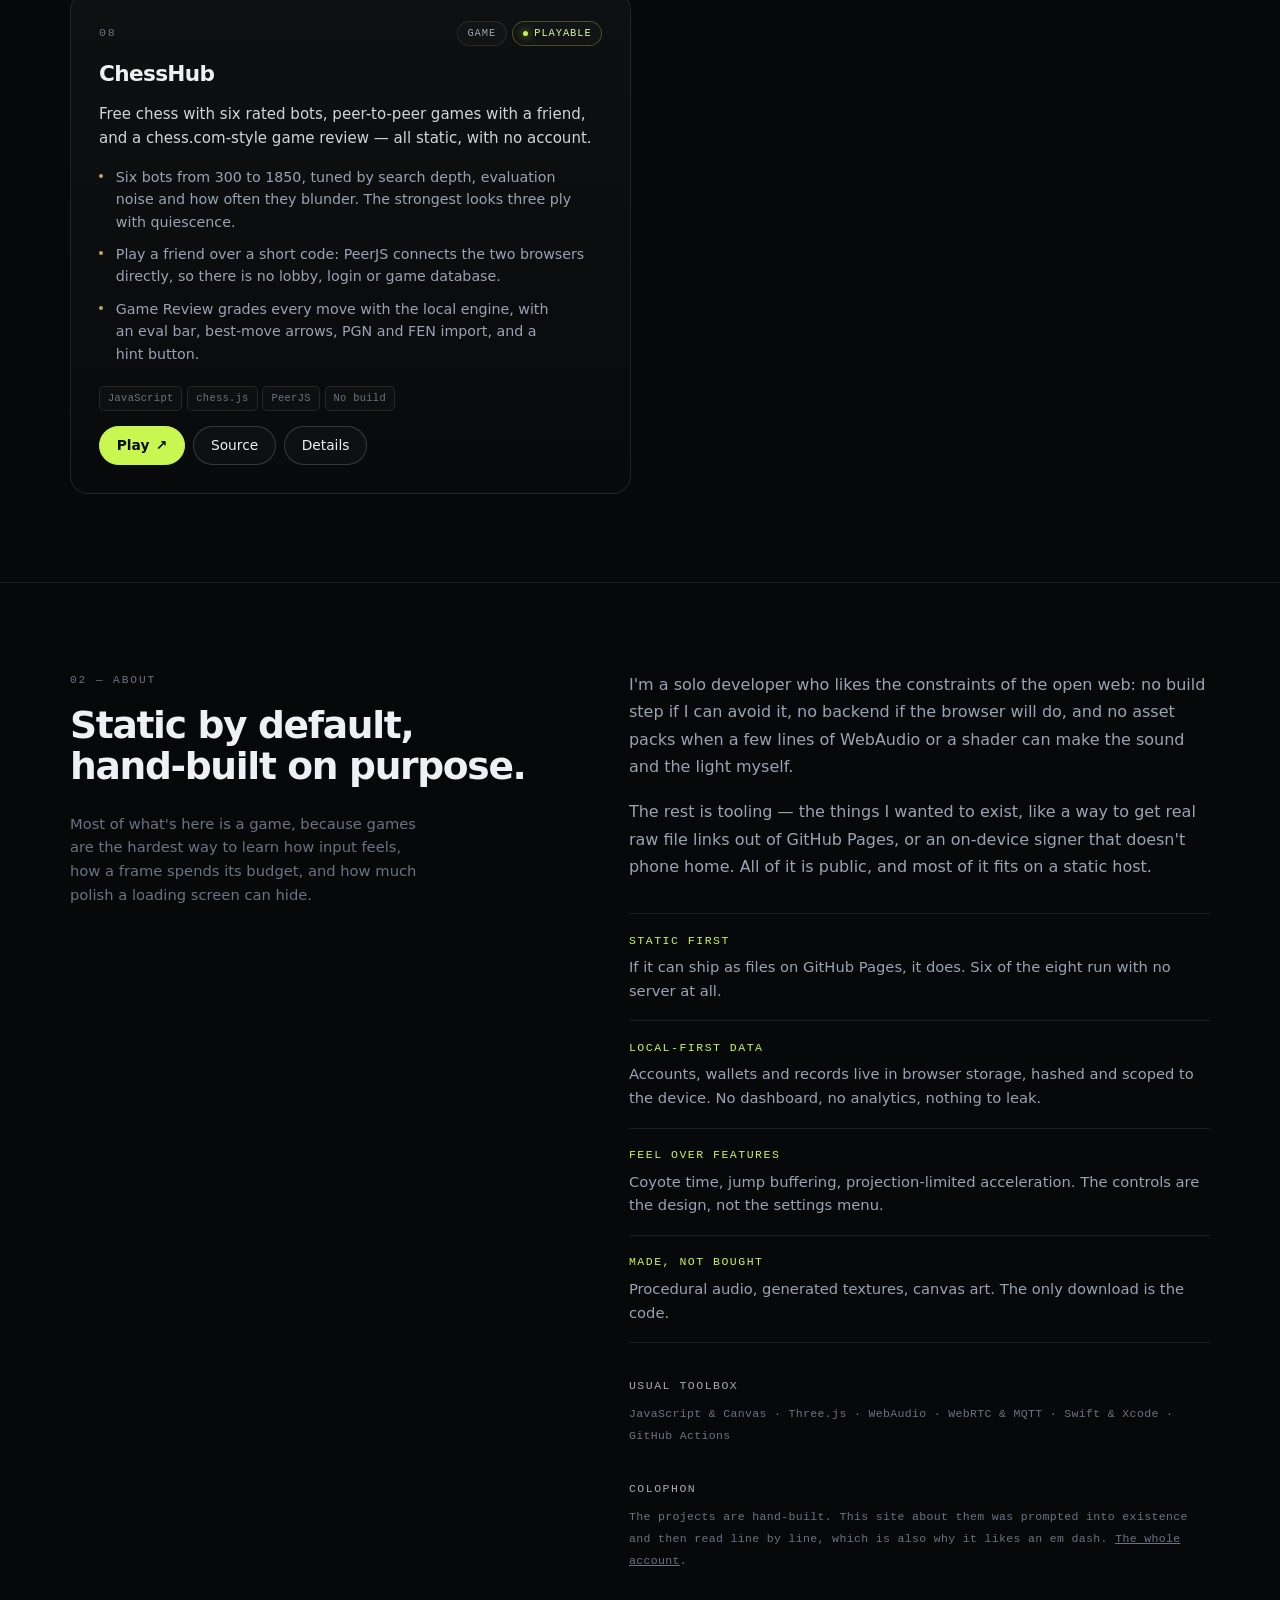
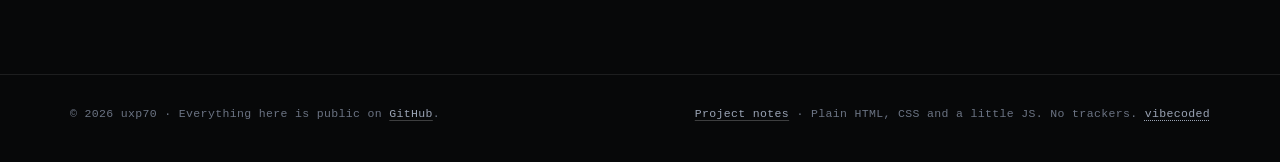
==== commit 68874f5e: "Replace the chess placeholder with the published ChessHub project" ====
--- a/index.html
+++ b/index.html
@@ -35,14 +35,14 @@
     <div class="wrap">
       <p class="eyebrow"><span class="eyebrow__dot" aria-hidden="true"></span>Independent developer · uxp70</p>
       <h1>Games and tools<br>that run in the tab.</h1>
-      <p class="lede">I build small, self-contained software for the open web: neon arena shooters, an arcade of tiny games, a raw-file host — plus the odd iOS utility. Everything below is public, or about to be. Play it, read it, fork it.</p>
+      <p class="lede">I build small, self-contained software for the open web: neon arena shooters, an arcade of tiny games, a raw-file host — plus the odd iOS utility. Everything below is public. Play it, read it, fork it.</p>
       <div class="hero__actions">
         <a class="btn btn--primary" href="#projects">Browse the projects</a>
         <a class="btn" href="https://github.com/uxp70">Source on GitHub <span aria-hidden="true">↗</span></a>
       </div>
       <ul class="stats">
         <li><strong>8</strong><span>projects listed</span></li>
-        <li><strong>5</strong><span>live in the browser</span></li>
+        <li><strong>6</strong><span>live in the browser</span></li>
         <li><strong>0</strong><span>server bills</span></li>
       </ul>
     </div>
@@ -53,9 +53,9 @@
       <div class="section-head">
         <div>
           <p class="eyebrow">01 — Projects</p>
-          <h2>Seven shipped, one on the way.</h2>
+          <h2>Eight things I've shipped</h2>
         </div>
-        <p class="section-head__note">Five play right in the browser, two are for iOS, and one is still being built.</p>
+        <p class="section-head__note">Six play right in the browser. Two are for iOS.</p>
       </div>
 
       <div class="filters" role="group" aria-label="Filter projects by kind">
@@ -251,24 +251,27 @@
           </div>
         </article>
 
-        <!-- 08 · Chess -->
+        <!-- 08 · ChessHub -->
         <article class="card card--chess" data-cat="games">
           <div class="card__head">
             <span class="num">08</span>
             <div class="pills">
               <span class="pill">Game</span>
-              <span class="pill pill--soon">Not public</span>
-            </div>
-          </div>
-          <h3 class="card__name"><a href="/p/chess/">Chess</a></h3>
-          <p class="card__tagline">A chess site in progress. Nothing is published yet, so there is no board to open — this card is the placeholder for the day it goes live.</p>
-          <ul class="points">
-            <li>No URL, repository or demo exists yet, and none is guessed here: the entry is marked rather than linked.</li>
-            <li>When the first public version lands, the card gains a Play button and this note is replaced with what the site actually does.</li>
-          </ul>
-          <div class="card__foot">
-            <ul class="chips"><li>Chess</li><li>In progress</li></ul>
-            <div class="actions">
+              <span class="pill pill--live"><span class="pill__dot" aria-hidden="true"></span>Playable</span>
+            </div>
+          </div>
+          <h3 class="card__name"><a href="https://uxp70.github.io/chesshub/">ChessHub</a></h3>
+          <p class="card__tagline">Free chess with six rated bots, peer-to-peer games with a friend, and a chess.com-style game review — all static, with no account.</p>
+          <ul class="points">
+            <li>Six bots from 300 to 1850, tuned by search depth, evaluation noise and how often they blunder. The strongest looks three ply with quiescence.</li>
+            <li>Play a friend over a short code: PeerJS connects the two browsers directly, so there is no lobby, login or game database.</li>
+            <li>Game Review grades every move with the local engine, with an eval bar, best-move arrows, PGN and FEN import, and a hint button.</li>
+          </ul>
+          <div class="card__foot">
+            <ul class="chips"><li>JavaScript</li><li>chess.js</li><li>PeerJS</li><li>No build</li></ul>
+            <div class="actions">
+              <a class="btn btn--primary" href="https://uxp70.github.io/chesshub/">Play <span aria-hidden="true">↗</span></a>
+              <a class="btn" href="https://github.com/uxp70/chesshub">Source</a>
               <a class="btn" href="/p/chess/">Details</a>
             </div>
           </div>
@@ -290,7 +293,7 @@
         <dl class="principles">
           <div>
             <dt>Static first</dt>
-            <dd>If it can ship as files on GitHub Pages, it does. Five of the eight run with no server at all.</dd>
+            <dd>If it can ship as files on GitHub Pages, it does. Six of the eight run with no server at all.</dd>
           </div>
           <div>
             <dt>Local-first data</dt>
--- a/styles.css
+++ b/styles.css
@@ -529,6 +529,7 @@
 .card--zombs { --accent: #8bdc4f; }
 .card--nebula { --accent: #a78bfa; }
 .card--ios { --accent: #b8c0d0; }
+.card--chess { --accent: #e3c06b; }
 
 .card__head {
   display: flex;
